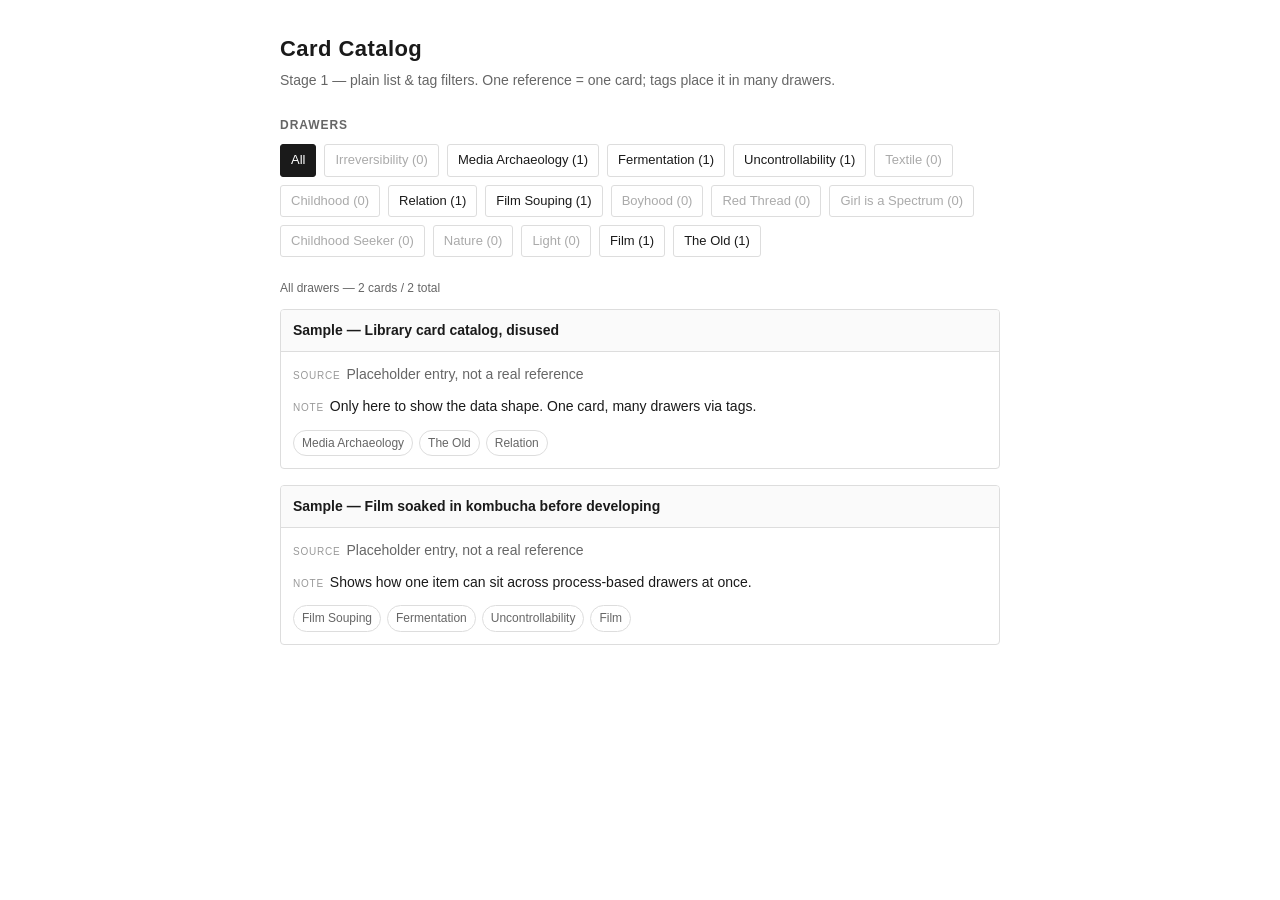
==== index.html @ 9b635d17 "Stage 1: plain list + tag filters + data structure Co-Authored-By: Claude Sonnet 5 <noreply@anthropi" ====
<!doctype html>
<html lang="en">
<head>
  <meta charset="utf-8" />
  <meta name="viewport" content="width=device-width, initial-scale=1" />
  <title>Reference Book — Card Catalog (Stage 1)</title>
  <link rel="stylesheet" href="styles.css" />
</head>
<body>
  <main class="page">
    <header class="page-head">
      <h1>Card Catalog</h1>
      <p class="sub">Stage 1 — plain list &amp; tag filters. One reference = one card; tags place it in many drawers.</p>
    </header>

    <div id="warnings" class="warnings" hidden></div>

    <section class="filters-section">
      <h2 class="section-title">Drawers</h2>
      <div id="filters" class="filters"></div>
    </section>

    <p id="meta" class="meta"></p>
    <section id="list" class="list"></section>
  </main>

  <script src="drawers.js"></script>
  <script src="cards.js"></script>
  <script src="app.js"></script>
</body>
</html>
---- styles.css ----
/* Stage 1 — deliberately plain. No wood, no brass. Just legible structure. */

:root {
  --bg: #ffffff;
  --ink: #1a1a1a;
  --muted: #666;
  --line: #ddd;
  --accent: #1a1a1a;
  --warn-bg: #fff8e1;
  --warn-ink: #8a6d00;
}

* { box-sizing: border-box; }

body {
  margin: 0;
  background: var(--bg);
  color: var(--ink);
  font: 16px/1.55 -apple-system, BlinkMacSystemFont, "Segoe UI", Roboto, Helvetica, Arial, sans-serif;
}

.page {
  max-width: 760px;
  margin: 0 auto;
  padding: 32px 20px 80px;
}

.page-head h1 { margin: 0 0 4px; font-size: 22px; letter-spacing: 0.02em; }
.sub { margin: 0 0 24px; color: var(--muted); font-size: 14px; }

.section-title,
h2.section-title {
  font-size: 12px;
  text-transform: uppercase;
  letter-spacing: 0.08em;
  color: var(--muted);
  margin: 0 0 10px;
}

/* Filters */
.filters { display: flex; flex-wrap: wrap; gap: 8px; }

.filter {
  font: inherit;
  font-size: 13px;
  padding: 5px 10px;
  border: 1px solid var(--line);
  background: #fff;
  color: var(--ink);
  border-radius: 3px;
  cursor: pointer;
}
.filter:hover { border-color: var(--ink); }
.filter.is-active { background: var(--accent); color: #fff; border-color: var(--accent); }
.filter.is-empty { color: #aaa; }

.meta {
  margin: 22px 0 12px;
  font-size: 12px;
  color: var(--muted);
}

/* List */
.list { display: flex; flex-direction: column; gap: 16px; }

.card {
  border: 1px solid var(--line);
  border-radius: 4px;
  overflow: hidden;
}

.card-head {
  padding: 8px 12px;
  background: #fafafa;
  border-bottom: 1px solid var(--line);
}
.card-label { font-size: 14px; font-weight: 600; }

.card-body { padding: 12px; display: flex; flex-direction: column; gap: 10px; }

.card-fig { margin: 0; }
.card-fig img { max-width: 100%; height: auto; display: block; border: 1px solid var(--line); }

.card-source, .card-note { margin: 0; font-size: 14px; }
.card-source { color: var(--muted); }

.field-label {
  display: inline-block;
  font-size: 10px;
  text-transform: uppercase;
  letter-spacing: 0.08em;
  color: #999;
  margin-right: 2px;
}

.card-tags { display: flex; flex-wrap: wrap; gap: 6px; margin-top: 2px; }
.tag {
  font: inherit;
  font-size: 12px;
  padding: 3px 8px;
  border: 1px solid var(--line);
  background: #fff;
  border-radius: 999px;
  color: var(--muted);
  cursor: pointer;
}
.tag:hover { border-color: var(--ink); color: var(--ink); }
.tag.is-active { background: var(--accent); color: #fff; border-color: var(--accent); }

.empty { color: var(--muted); font-size: 14px; }

/* Warnings */
.warnings {
  background: var(--warn-bg);
  color: var(--warn-ink);
  border: 1px solid #f0e0a0;
  border-radius: 4px;
  padding: 10px 14px;
  margin-bottom: 20px;
  font-size: 13px;
}
.warnings ul { margin: 6px 0 0; padding-left: 18px; }
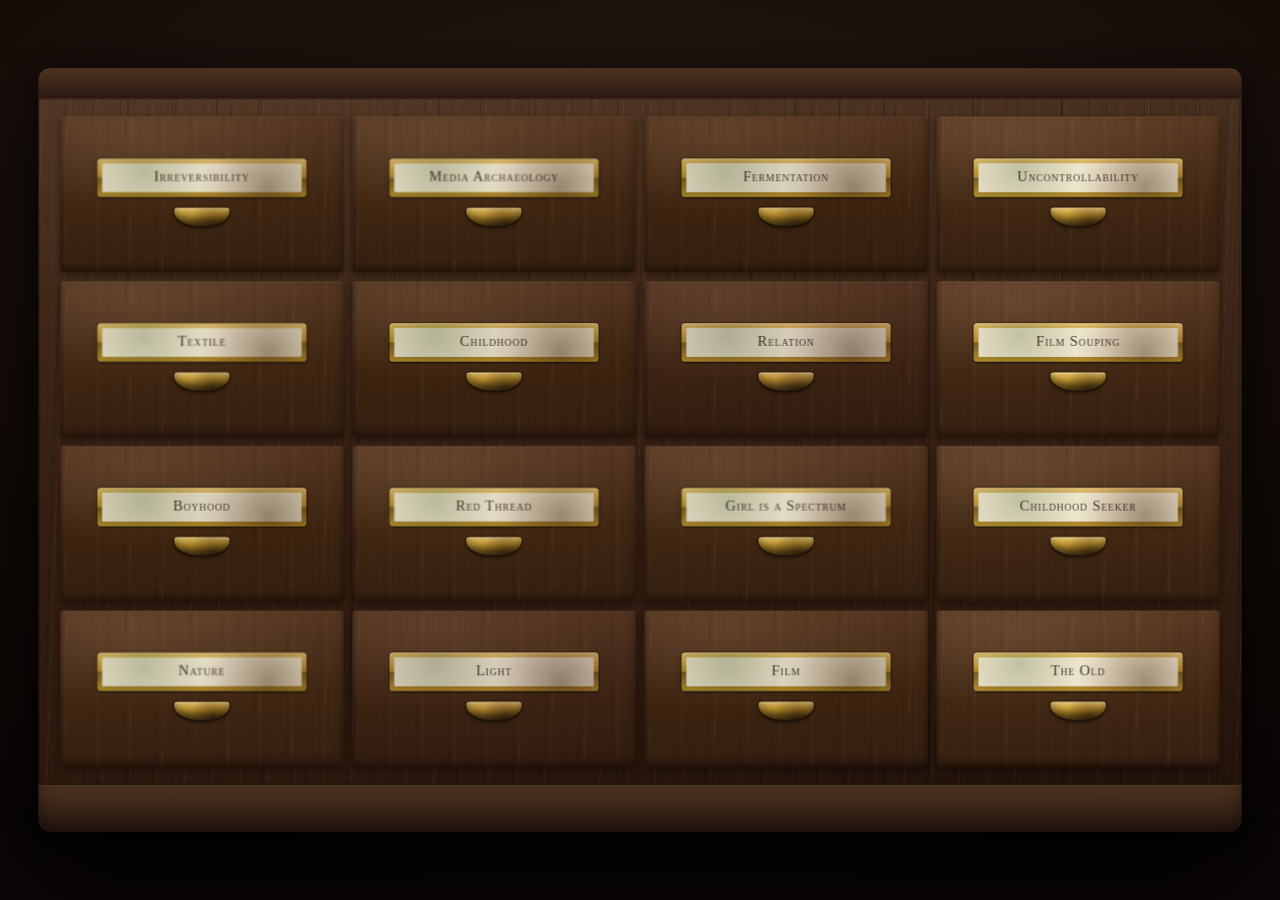
==== commit 0d226fc0: "Stage 2: walnut + brass card-catalog visual - 4x4 cabinet, scales as one unit (no grid reflow) - hov" ====
--- a/index.html
+++ b/index.html
@@ -2,30 +2,34 @@
 <html lang="en">
 <head>
   <meta charset="utf-8" />
-  <meta name="viewport" content="width=device-width, initial-scale=1" />
-  <title>Reference Book — Card Catalog (Stage 1)</title>
-  <link rel="stylesheet" href="styles.css" />
+  <meta name="viewport" content="width=device-width, initial-scale=1, maximum-scale=1, user-scalable=no" />
+  <title>Card Catalog</title>
+  <link rel="stylesheet" href="cabinet.css" />
 </head>
 <body>
-  <main class="page">
-    <header class="page-head">
-      <h1>Card Catalog</h1>
-      <p class="sub">Stage 1 — plain list &amp; tag filters. One reference = one card; tags place it in many drawers.</p>
-    </header>
+  <div class="room">
+    <div class="stage" id="stage">
+      <div class="cabinet" id="cabinet">
+        <div class="cabinet-top"></div>
+        <div class="drawers" id="drawers"></div>
+        <div class="cabinet-base"></div>
+      </div>
+    </div>
+  </div>
 
-    <div id="warnings" class="warnings" hidden></div>
-
-    <section class="filters-section">
-      <h2 class="section-title">Drawers</h2>
-      <div id="filters" class="filters"></div>
-    </section>
-
-    <p id="meta" class="meta"></p>
-    <section id="list" class="list"></section>
-  </main>
+  <div class="overlay" id="overlay" hidden>
+    <div class="overlay-backdrop" data-close></div>
+    <div class="tray" role="dialog" aria-modal="true" aria-labelledby="trayLabel">
+      <div class="tray-head">
+        <span class="tray-label" id="trayLabel"></span>
+        <button class="tray-close" id="trayClose" type="button" data-close>Close</button>
+      </div>
+      <div class="tray-cards" id="trayCards"></div>
+    </div>
+  </div>
 
   <script src="drawers.js"></script>
   <script src="cards.js"></script>
-  <script src="app.js"></script>
+  <script src="cabinet.js"></script>
 </body>
 </html>
--- a/cabinet.css
+++ b/cabinet.css
@@ -0,0 +1,506 @@
+/* Stage 2 — the card catalog cabinet. Walnut + brass, all in CSS. */
+
+:root {
+  --design-w: 1001px;
+  --design-h: 635px;
+
+  --walnut-dark: #2b1a10;
+  --walnut-mid: #3d2617;
+  --walnut-face-hi: #5a3a24;
+  --walnut-face-lo: #341f10;
+
+  --brass-hi: #e0be6e;
+  --brass-mid: #b8912f;
+  --brass-lo: #7d5f1f;
+  --patina: rgba(96, 116, 78, 0.35);
+  --rust: rgba(74, 46, 22, 0.5);
+
+  --label-paper: #efe6d0;
+  --label-ink: #4a3a28;
+
+  --postit: #f4e26b;
+  --postit-edge: #d9c53f;
+  --card-paper: #f6f1e4;
+  --card-ink: #2c2216;
+}
+
+* { box-sizing: border-box; }
+
+html, body {
+  margin: 0;
+  height: 100%;
+  overflow: hidden;
+  background: #0c0806;
+}
+
+body {
+  font-family: "Iowan Old Style", "Palatino Linotype", Palatino, "Book Antiqua",
+    Georgia, serif;
+  -webkit-font-smoothing: antialiased;
+}
+
+/* --- The room the cabinet sits in --- */
+.room {
+  position: fixed;
+  inset: 0;
+  overflow: hidden;
+  background:
+    radial-gradient(120% 80% at 50% 18%, #241813 0%, #140c08 55%, #0a0605 100%);
+}
+
+.stage {
+  position: absolute;
+  left: 50%;
+  top: 50%;
+  width: var(--design-w);
+  height: var(--design-h);
+  transform-origin: center center;
+  transform: translate(-50%, -50%) scale(1);
+  /* scale set by cabinet.js */
+}
+
+/* --- Cabinet casing --- */
+.cabinet {
+  position: relative;
+  width: 100%;
+  height: 100%;
+  padding: 0 18px;
+  border-radius: 10px;
+  background-color: var(--walnut-mid);
+  background-image:
+    radial-gradient(140% 60% at 20% 0%, rgba(255, 210, 160, 0.06), transparent 60%),
+    radial-gradient(120% 50% at 85% 100%, rgba(0, 0, 0, 0.28), transparent 55%),
+    repeating-linear-gradient(92deg,
+      rgba(0, 0, 0, 0.16) 0 1px, rgba(0, 0, 0, 0) 1px 4px,
+      rgba(255, 226, 190, 0.04) 4px 5px, rgba(0, 0, 0, 0) 5px 11px,
+      rgba(0, 0, 0, 0.09) 11px 12px, rgba(0, 0, 0, 0) 12px 23px),
+    repeating-linear-gradient(90deg,
+      rgba(0, 0, 0, 0.20) 0 1px, rgba(0, 0, 0, 0) 1px 37px),
+    linear-gradient(178deg, #4a3120 0%, #351f12 55%, #29160c 100%);
+  box-shadow:
+    0 2px 0 rgba(255, 235, 205, 0.06) inset,
+    0 40px 90px rgba(0, 0, 0, 0.7),
+    0 8px 24px rgba(0, 0, 0, 0.55);
+}
+
+.cabinet-top,
+.cabinet-base {
+  position: relative;
+  width: calc(100% + 36px);
+  margin-left: -18px;
+  background-image: linear-gradient(180deg, #4c331f, #2a1810);
+  box-shadow: 0 1px 0 rgba(255, 235, 205, 0.05) inset;
+}
+.cabinet-top {
+  height: 26px;
+  border-radius: 10px 10px 0 0;
+  border-bottom: 1px solid rgba(0, 0, 0, 0.4);
+}
+.cabinet-base {
+  height: 40px;
+  border-radius: 0 0 10px 10px;
+  border-top: 1px solid rgba(0, 0, 0, 0.45);
+  box-shadow:
+    0 1px 0 rgba(255, 235, 205, 0.05) inset,
+    0 -6px 14px rgba(0, 0, 0, 0.4) inset;
+}
+
+/* --- Drawer grid: always 4 x 4, never re-flows --- */
+.drawers {
+  display: grid;
+  grid-template-columns: repeat(4, 1fr);
+  grid-template-rows: repeat(4, 1fr);
+  gap: 7px;
+  height: calc(var(--design-h) - 26px - 40px);
+  padding: 14px 0;
+  perspective: 1400px;
+}
+
+/* --- A drawer --- */
+.drawer {
+  appearance: none;
+  border: 0;
+  padding: 0;
+  background: transparent;
+  font: inherit;
+  color: inherit;
+  cursor: pointer;
+  border-radius: 4px;
+  outline: none;
+}
+
+.drawer-face {
+  position: relative;
+  display: flex;
+  flex-direction: column;
+  align-items: center;
+  justify-content: center;
+  gap: 9px;
+  width: 100%;
+  height: 100%;
+  padding: 10px 12px 14px;
+  border-radius: 4px;
+  background-image:
+    radial-gradient(90% 70% at 30% 15%, rgba(255, 214, 170, 0.09), transparent 70%),
+    repeating-linear-gradient(90.6deg,
+      rgba(0, 0, 0, 0.11) 0 1px, rgba(0, 0, 0, 0) 1px 5px,
+      rgba(255, 228, 194, 0.045) 5px 6px, rgba(0, 0, 0, 0) 6px 13px,
+      rgba(0, 0, 0, 0.06) 13px 14px, rgba(0, 0, 0, 0) 14px 27px),
+    linear-gradient(178deg, var(--walnut-face-hi) 0%, #402713 55%, var(--walnut-face-lo) 100%);
+  box-shadow:
+    0 1px 0 rgba(255, 234, 202, 0.10) inset,
+    0 -3px 7px rgba(0, 0, 0, 0.45) inset,
+    0 2px 5px rgba(0, 0, 0, 0.4);
+  transition: transform 180ms cubic-bezier(0.22, 1, 0.36, 1),
+    box-shadow 180ms ease;
+  transform-style: preserve-3d;
+}
+
+/* faint tone variation so the 16 faces don't look printed */
+.drawer:nth-child(3n) .drawer-face { filter: brightness(0.96) saturate(1.04); }
+.drawer:nth-child(4n) .drawer-face { filter: brightness(1.04); }
+.drawer:nth-child(7n) .drawer-face { filter: brightness(0.93) hue-rotate(-4deg); }
+
+/* Hover — drawer eases forward for a peek */
+.drawer:hover .drawer-face,
+.drawer:focus-visible .drawer-face {
+  transform: translateY(5px) scale(1.018);
+  box-shadow:
+    0 1px 0 rgba(255, 234, 202, 0.12) inset,
+    0 -3px 7px rgba(0, 0, 0, 0.4) inset,
+    0 12px 22px rgba(0, 0, 0, 0.5);
+}
+.drawer:focus-visible .drawer-face {
+  outline: 2px solid var(--brass-hi);
+  outline-offset: 2px;
+}
+
+/* Open — drawer pulls out toward the viewer */
+.drawer.is-open .drawer-face {
+  transform: translateY(16px) translateZ(60px) scale(1.06);
+  box-shadow:
+    0 1px 0 rgba(255, 234, 202, 0.12) inset,
+    0 -3px 7px rgba(0, 0, 0, 0.4) inset,
+    0 34px 46px rgba(0, 0, 0, 0.6);
+}
+
+/* Brass label holder */
+.label-holder {
+  position: relative;
+  width: 82%;
+  max-width: 190px;
+  padding: 4px;
+  border-radius: 3px;
+  background-image: linear-gradient(180deg, var(--brass-hi), var(--brass-mid) 48%,
+    var(--brass-lo) 52%, var(--brass-mid) 100%);
+  box-shadow:
+    0 0 0 1px rgba(0, 0, 0, 0.35),
+    0 1px 2px rgba(0, 0, 0, 0.5),
+    0 1px 0 rgba(255, 240, 200, 0.35) inset;
+}
+.label-holder::after {
+  content: "";
+  position: absolute;
+  inset: 0;
+  border-radius: 3px;
+  background:
+    radial-gradient(circle at 22% 30%, var(--patina), transparent 45%),
+    radial-gradient(circle at 82% 75%, var(--rust), transparent 40%);
+  mix-blend-mode: multiply;
+  pointer-events: none;
+}
+.label-text {
+  display: block;
+  padding: 5px 4px;
+  border-radius: 1px;
+  background: var(--label-paper);
+  color: var(--label-ink);
+  font-size: 12px;
+  line-height: 1.15;
+  font-variant: small-caps;
+  letter-spacing: 0.06em;
+  text-align: center;
+  text-shadow: 0 1px 0 rgba(255, 255, 255, 0.5);
+}
+
+/* Small brass cup pull */
+.pull {
+  width: 46px;
+  height: 15px;
+  border-radius: 3px 3px 22px 22px / 3px 3px 13px 13px;
+  background-image: linear-gradient(180deg, var(--brass-hi) 0%, var(--brass-mid) 40%,
+    var(--brass-lo) 75%, #5f4818 100%);
+  box-shadow:
+    0 0 0 1px rgba(0, 0, 0, 0.4),
+    0 2px 3px rgba(0, 0, 0, 0.55),
+    0 1px 0 rgba(255, 240, 200, 0.4) inset,
+    0 -4px 6px rgba(0, 0, 0, 0.35) inset;
+  position: relative;
+}
+.pull::after {
+  content: "";
+  position: absolute;
+  inset: 0;
+  border-radius: inherit;
+  background: radial-gradient(circle at 70% 80%, var(--rust), transparent 55%);
+  mix-blend-mode: multiply;
+}
+
+/* --- Overlay + open drawer tray --- */
+.overlay {
+  position: fixed;
+  inset: 0;
+  z-index: 20;
+  display: grid;
+  place-items: center;
+}
+.overlay[hidden] { display: none; }
+
+.overlay-backdrop {
+  position: absolute;
+  inset: 0;
+  background: rgba(14, 8, 5, 0.74);
+  backdrop-filter: blur(2px);
+  animation: fade 200ms ease;
+}
+
+.tray {
+  position: relative;
+  width: min(94vw, 1120px);
+  max-height: 90vh;
+  display: flex;
+  flex-direction: column;
+  border-radius: 8px;
+  padding: 0 0 18px;
+  background-image:
+    repeating-linear-gradient(92deg,
+      rgba(0, 0, 0, 0.12) 0 2px, rgba(0, 0, 0, 0) 2px 6px,
+      rgba(255, 228, 194, 0.03) 6px 8px, rgba(0, 0, 0, 0) 8px 16px),
+    linear-gradient(180deg, #3f2818 0%, #26160d 100%);
+  box-shadow:
+    0 0 0 1px rgba(0, 0, 0, 0.5),
+    0 2px 0 rgba(255, 235, 205, 0.06) inset,
+    0 40px 80px rgba(0, 0, 0, 0.7);
+  animation: rise 240ms cubic-bezier(0.22, 1, 0.36, 1);
+}
+
+.tray-head {
+  display: flex;
+  align-items: center;
+  justify-content: space-between;
+  gap: 14px;
+  padding: 14px 18px;
+  border-bottom: 1px solid rgba(0, 0, 0, 0.4);
+}
+.tray-label {
+  padding: 6px 16px;
+  border-radius: 3px;
+  background-image: linear-gradient(180deg, var(--brass-hi), var(--brass-mid) 48%,
+    var(--brass-lo) 52%, var(--brass-mid) 100%);
+  color: #2e2410;
+  font-size: 17px;
+  font-variant: small-caps;
+  letter-spacing: 0.08em;
+  box-shadow: 0 1px 2px rgba(0, 0, 0, 0.5), 0 1px 0 rgba(255, 240, 200, 0.4) inset;
+}
+.tray-close {
+  appearance: none;
+  border: 0;
+  cursor: pointer;
+  padding: 7px 16px;
+  border-radius: 3px;
+  font: inherit;
+  font-size: 13px;
+  font-variant: small-caps;
+  letter-spacing: 0.08em;
+  color: #f0e6cf;
+  background-image: linear-gradient(180deg, #4c331f, #2a1810);
+  box-shadow: 0 0 0 1px rgba(0, 0, 0, 0.4), 0 1px 0 rgba(255, 235, 205, 0.08) inset;
+}
+.tray-close:hover { color: #fff; }
+.tray-close:focus-visible { outline: 2px solid var(--brass-hi); outline-offset: 2px; }
+
+.tray-cards {
+  display: flex;
+  flex-wrap: wrap;
+  gap: 22px 20px;
+  justify-content: center;
+  padding: 26px 20px 8px;
+  overflow-y: auto;
+}
+
+.tray-empty {
+  color: #b8a888;
+  font-size: 15px;
+  font-variant: small-caps;
+  letter-spacing: 0.06em;
+  padding: 30px;
+}
+
+/* --- Reference card (flips) --- */
+.rcard {
+  appearance: none;
+  border: 0;
+  background: transparent;
+  padding: 0;
+  cursor: pointer;
+  width: 252px;
+  height: 366px;
+  perspective: 1000px;
+  font: inherit;
+  text-align: left;
+}
+.rcard:focus-visible { outline: 2px solid var(--brass-hi); outline-offset: 4px; border-radius: 4px; }
+
+.rcard-inner {
+  display: block;
+  position: relative;
+  width: 100%;
+  height: 100%;
+  transition: transform 480ms cubic-bezier(0.22, 1, 0.36, 1);
+  transform-style: preserve-3d;
+}
+.rcard.is-flipped .rcard-inner { transform: rotateY(180deg); }
+
+.rcard-front,
+.rcard-back {
+  position: absolute;
+  inset: 0;
+  -webkit-backface-visibility: hidden;
+  backface-visibility: hidden;
+  border-radius: 3px;
+  background: var(--card-paper);
+  color: var(--card-ink);
+  box-shadow: 0 10px 22px rgba(0, 0, 0, 0.45), 0 0 0 1px rgba(0, 0, 0, 0.18);
+  overflow: hidden;
+}
+
+/* Front — post-it on a ruled index card */
+.rcard-front {
+  padding: 0 0 16px;
+  background-image:
+    linear-gradient(var(--card-paper), var(--card-paper)),
+    repeating-linear-gradient(180deg, transparent 0 27px, rgba(70, 90, 130, 0.14) 27px 28px);
+  display: flex;
+  flex-direction: column;
+  align-items: stretch;
+}
+.rcard-front::before {
+  content: "";
+  position: absolute;
+  left: 26px;
+  top: 0;
+  bottom: 0;
+  width: 1px;
+  background: rgba(190, 70, 70, 0.3);
+}
+.postit {
+  position: relative;
+  margin: 16px 14px 0;
+  padding: 12px 12px 14px;
+  background: var(--postit);
+  border-bottom: 2px solid var(--postit-edge);
+  transform: rotate(-1.4deg);
+  box-shadow: 0 6px 12px rgba(0, 0, 0, 0.28);
+}
+.postit::after {
+  content: "";
+  position: absolute;
+  left: 50%;
+  top: -7px;
+  width: 46px;
+  height: 14px;
+  transform: translateX(-50%) rotate(2deg);
+  background: rgba(255, 255, 255, 0.35);
+  box-shadow: 0 1px 2px rgba(0, 0, 0, 0.1);
+}
+.postit-text {
+  display: block;
+  font-size: 12.5px;
+  line-height: 1.28;
+  color: #5a4a1c;
+  font-weight: 600;
+}
+.rcard-hint {
+  position: absolute;
+  bottom: 10px;
+  right: 12px;
+  font-size: 10px;
+  font-variant: small-caps;
+  letter-spacing: 0.1em;
+  color: #9a8f7a;
+}
+
+/* Back — the detail */
+.rcard-back {
+  transform: rotateY(180deg);
+  padding: 0;
+  display: flex;
+  flex-direction: column;
+}
+.rcard-media {
+  flex: 0 0 auto;
+  height: 116px;
+  background: #201812;
+  display: grid;
+  place-items: center;
+  overflow: hidden;
+}
+.rcard-media img { width: 100%; height: 100%; object-fit: cover; display: block; }
+.rcard-media .noimg {
+  font-size: 10px;
+  font-variant: small-caps;
+  letter-spacing: 0.12em;
+  color: #7c7060;
+}
+.rcard-fields {
+  flex: 1 1 auto;
+  padding: 12px 14px 14px;
+  overflow-y: auto;
+  display: flex;
+  flex-direction: column;
+  gap: 8px;
+}
+.rc-line { font-size: 12px; line-height: 1.4; }
+.rc-key {
+  display: block;
+  font-size: 9px;
+  font-variant: small-caps;
+  letter-spacing: 0.14em;
+  color: #9a8b74;
+  margin-bottom: 1px;
+}
+.rc-source { color: #4a4030; }
+.rc-tags { display: flex; flex-wrap: wrap; gap: 5px; margin-top: 2px; }
+.rc-tag {
+  appearance: none;
+  border: 1px solid rgba(0, 0, 0, 0.18);
+  background: #ece3cf;
+  color: #4a3a28;
+  font: inherit;
+  font-size: 10.5px;
+  font-variant: small-caps;
+  letter-spacing: 0.05em;
+  padding: 2px 7px;
+  border-radius: 999px;
+  cursor: pointer;
+}
+.rc-tag:hover { background: #ddd0b2; }
+.rc-tag:focus-visible { outline: 2px solid var(--brass-mid); outline-offset: 1px; }
+
+@keyframes fade { from { opacity: 0; } to { opacity: 1; } }
+@keyframes rise {
+  from { opacity: 0; transform: translateY(24px) scale(0.98); }
+  to { opacity: 1; transform: none; }
+}
+
+@media (prefers-reduced-motion: reduce) {
+  .drawer-face, .rcard-inner { transition: none; }
+  .overlay-backdrop, .tray { animation: none; }
+}
+
+@media (max-width: 640px) {
+  .rcard { width: 214px; height: 340px; }
+  .tray-cards { gap: 18px 14px; padding: 20px 12px 6px; }
+  .rcard-media { height: 96px; }
+}
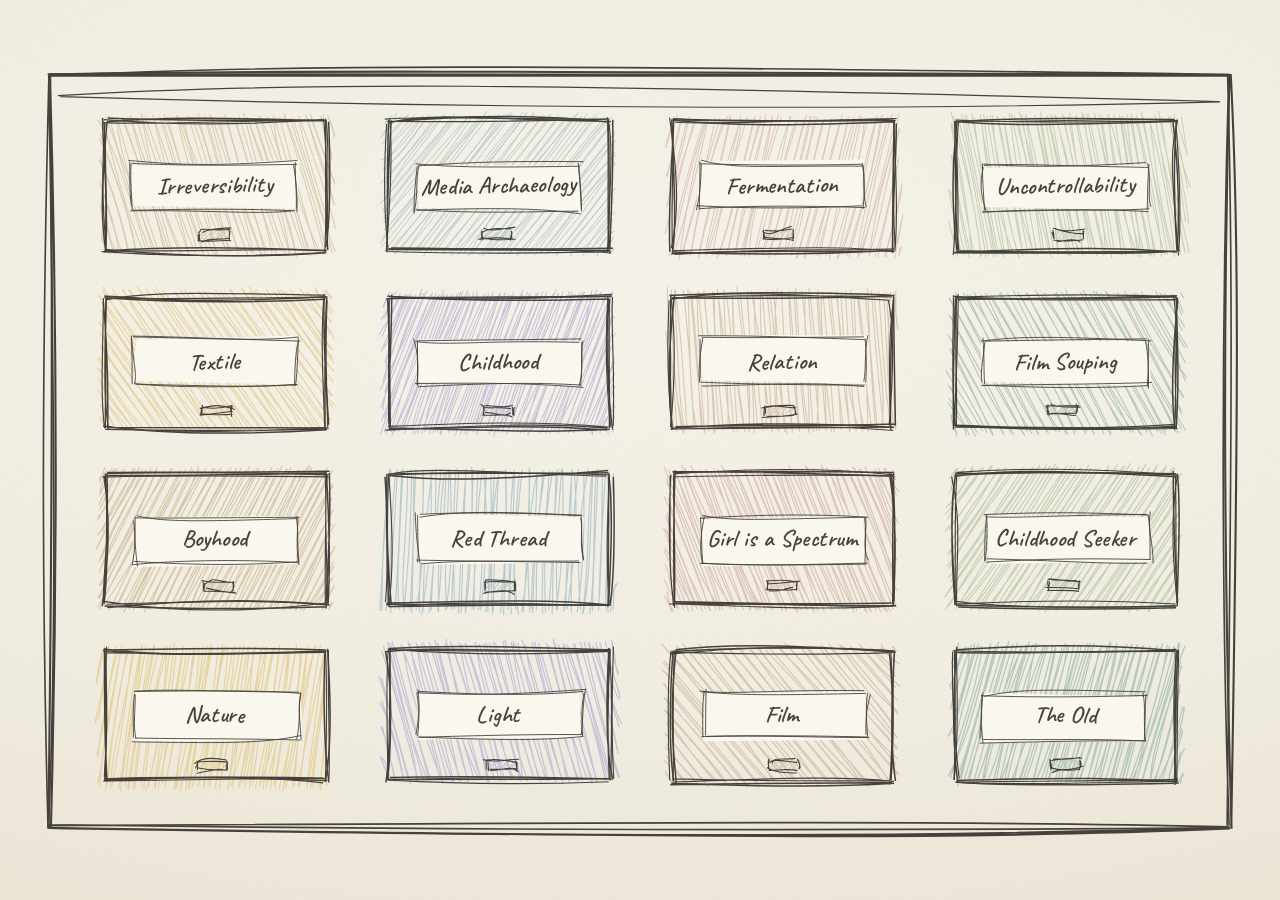
==== commit cfd6a8ca: "Redesign Stage 2 as hand-drawn illustration Drop wood/skeuomorphism entirely. rough.js (vendored loc" ====
--- a/index.html
+++ b/index.html
@@ -4,22 +4,23 @@
   <meta charset="utf-8" />
   <meta name="viewport" content="width=device-width, initial-scale=1, maximum-scale=1, user-scalable=no" />
   <title>Card Catalog</title>
+  <link rel="preconnect" href="https://fonts.googleapis.com" />
+  <link rel="preconnect" href="https://fonts.gstatic.com" crossorigin />
+  <link href="https://fonts.googleapis.com/css2?family=Caveat:wght@400;600;700&family=Kalam:wght@300;400;700&display=swap" rel="stylesheet" />
   <link rel="stylesheet" href="cabinet.css" />
 </head>
 <body>
   <div class="room">
     <div class="stage" id="stage">
-      <div class="cabinet" id="cabinet">
-        <div class="cabinet-top"></div>
-        <div class="drawers" id="drawers"></div>
-        <div class="cabinet-base"></div>
-      </div>
+      <svg class="cabinet-frame" id="cabinetFrame" viewBox="0 0 1001 635" aria-hidden="true"></svg>
+      <div class="drawers" id="drawers"></div>
     </div>
   </div>
 
   <div class="overlay" id="overlay" hidden>
     <div class="overlay-backdrop" data-close></div>
     <div class="tray" role="dialog" aria-modal="true" aria-labelledby="trayLabel">
+      <svg class="tray-ink" id="trayInk" aria-hidden="true"></svg>
       <div class="tray-head">
         <span class="tray-label" id="trayLabel"></span>
         <button class="tray-close" id="trayClose" type="button" data-close>Close</button>
@@ -28,6 +29,7 @@
     </div>
   </div>
 
+  <script src="vendor/rough.js"></script>
   <script src="drawers.js"></script>
   <script src="cards.js"></script>
   <script src="cabinet.js"></script>
--- a/cabinet.css
+++ b/cabinet.css
@@ -1,27 +1,20 @@
-/* Stage 2 — the card catalog cabinet. Walnut + brass, all in CSS. */
+/* Stage 2 — hand-drawn card catalog. Pencil + coloured-pencil, no skeuomorphism. */
 
 :root {
   --design-w: 1001px;
   --design-h: 635px;
 
-  --walnut-dark: #2b1a10;
-  --walnut-mid: #3d2617;
-  --walnut-face-hi: #5a3a24;
-  --walnut-face-lo: #341f10;
-
-  --brass-hi: #e0be6e;
-  --brass-mid: #b8912f;
-  --brass-lo: #7d5f1f;
-  --patina: rgba(96, 116, 78, 0.35);
-  --rust: rgba(74, 46, 22, 0.5);
-
-  --label-paper: #efe6d0;
-  --label-ink: #4a3a28;
-
-  --postit: #f4e26b;
-  --postit-edge: #d9c53f;
-  --card-paper: #f6f1e4;
-  --card-ink: #2c2216;
+  --paper: #f4f0e4;
+  --paper-deep: #ebe5d4;
+  --graphite: #46413c;
+  --graphite-soft: #6b645c;
+  --postit: #f6e79a;
+  --ink-hand: "Caveat", "Kalam", "Bradley Hand", cursive;
+  --ink-body: "Kalam", "Caveat", "Comic Sans MS", cursive;
+
+  /* Faint paper tooth, tiled. */
+  --grain:
+    url("data:image/svg+xml,%3Csvg xmlns='http://www.w3.org/2000/svg' width='160' height='160'%3E%3Cfilter id='g'%3E%3CfeTurbulence type='fractalNoise' baseFrequency='0.82' numOctaves='2' stitchTiles='stitch'/%3E%3CfeColorMatrix type='matrix' values='0 0 0 0 0 0 0 0 0 0 0 0 0 0 0 0 0 0 0.05 0'/%3E%3C/filter%3E%3Crect width='160' height='160' filter='url(%23g)'/%3E%3C/svg%3E");
 }
 
 * { box-sizing: border-box; }
@@ -30,22 +23,32 @@
   margin: 0;
   height: 100%;
   overflow: hidden;
-  background: #0c0806;
 }
 
 body {
-  font-family: "Iowan Old Style", "Palatino Linotype", Palatino, "Book Antiqua",
-    Georgia, serif;
+  background: var(--paper);
+  color: var(--graphite);
+  font-family: var(--ink-body);
   -webkit-font-smoothing: antialiased;
 }
 
-/* --- The room the cabinet sits in --- */
+/* --- Sketchbook page --- */
 .room {
   position: fixed;
   inset: 0;
   overflow: hidden;
   background:
-    radial-gradient(120% 80% at 50% 18%, #241813 0%, #140c08 55%, #0a0605 100%);
+    radial-gradient(130% 90% at 50% 30%, #f8f5ec 0%, var(--paper) 55%, var(--paper-deep) 100%);
+}
+.room::before {
+  content: "";
+  position: absolute;
+  inset: 0;
+  background-image: var(--grain);
+  background-size: 160px 160px;
+  mix-blend-mode: multiply;
+  opacity: 0.55;
+  pointer-events: none;
 }
 
 .stage {
@@ -56,197 +59,73 @@
   height: var(--design-h);
   transform-origin: center center;
   transform: translate(-50%, -50%) scale(1);
-  /* scale set by cabinet.js */
-}
-
-/* --- Cabinet casing --- */
-.cabinet {
+}
+
+.cabinet-frame {
+  position: absolute;
+  inset: -14px;
+  width: calc(100% + 28px);
+  height: calc(100% + 28px);
+  overflow: visible;
+  pointer-events: none;
+}
+
+/* --- Drawer grid: always 4 x 4, scaled as one unit, never re-flows --- */
+.drawers {
+  position: absolute;
+  inset: 0;
+  display: grid;
+  grid-template-columns: repeat(4, 223px);
+  grid-template-rows: repeat(4, 132px);
+  gap: 18px;
+  place-content: center;
+}
+
+.drawer {
   position: relative;
-  width: 100%;
-  height: 100%;
-  padding: 0 18px;
-  border-radius: 10px;
-  background-color: var(--walnut-mid);
-  background-image:
-    radial-gradient(140% 60% at 20% 0%, rgba(255, 210, 160, 0.06), transparent 60%),
-    radial-gradient(120% 50% at 85% 100%, rgba(0, 0, 0, 0.28), transparent 55%),
-    repeating-linear-gradient(92deg,
-      rgba(0, 0, 0, 0.16) 0 1px, rgba(0, 0, 0, 0) 1px 4px,
-      rgba(255, 226, 190, 0.04) 4px 5px, rgba(0, 0, 0, 0) 5px 11px,
-      rgba(0, 0, 0, 0.09) 11px 12px, rgba(0, 0, 0, 0) 12px 23px),
-    repeating-linear-gradient(90deg,
-      rgba(0, 0, 0, 0.20) 0 1px, rgba(0, 0, 0, 0) 1px 37px),
-    linear-gradient(178deg, #4a3120 0%, #351f12 55%, #29160c 100%);
-  box-shadow:
-    0 2px 0 rgba(255, 235, 205, 0.06) inset,
-    0 40px 90px rgba(0, 0, 0, 0.7),
-    0 8px 24px rgba(0, 0, 0, 0.55);
-}
-
-.cabinet-top,
-.cabinet-base {
-  position: relative;
-  width: calc(100% + 36px);
-  margin-left: -18px;
-  background-image: linear-gradient(180deg, #4c331f, #2a1810);
-  box-shadow: 0 1px 0 rgba(255, 235, 205, 0.05) inset;
-}
-.cabinet-top {
-  height: 26px;
-  border-radius: 10px 10px 0 0;
-  border-bottom: 1px solid rgba(0, 0, 0, 0.4);
-}
-.cabinet-base {
-  height: 40px;
-  border-radius: 0 0 10px 10px;
-  border-top: 1px solid rgba(0, 0, 0, 0.45);
-  box-shadow:
-    0 1px 0 rgba(255, 235, 205, 0.05) inset,
-    0 -6px 14px rgba(0, 0, 0, 0.4) inset;
-}
-
-/* --- Drawer grid: always 4 x 4, never re-flows --- */
-.drawers {
-  display: grid;
-  grid-template-columns: repeat(4, 1fr);
-  grid-template-rows: repeat(4, 1fr);
-  gap: 7px;
-  height: calc(var(--design-h) - 26px - 40px);
-  padding: 14px 0;
-  perspective: 1400px;
-}
-
-/* --- A drawer --- */
-.drawer {
   appearance: none;
   border: 0;
   padding: 0;
+  margin: 0;
   background: transparent;
   font: inherit;
   color: inherit;
   cursor: pointer;
-  border-radius: 4px;
-  outline: none;
-}
-
-.drawer-face {
-  position: relative;
-  display: flex;
-  flex-direction: column;
-  align-items: center;
-  justify-content: center;
-  gap: 9px;
+  transition: transform 140ms ease;
+}
+
+.drawer-ink {
+  position: absolute;
+  inset: 0;
   width: 100%;
   height: 100%;
-  padding: 10px 12px 14px;
-  border-radius: 4px;
-  background-image:
-    radial-gradient(90% 70% at 30% 15%, rgba(255, 214, 170, 0.09), transparent 70%),
-    repeating-linear-gradient(90.6deg,
-      rgba(0, 0, 0, 0.11) 0 1px, rgba(0, 0, 0, 0) 1px 5px,
-      rgba(255, 228, 194, 0.045) 5px 6px, rgba(0, 0, 0, 0) 6px 13px,
-      rgba(0, 0, 0, 0.06) 13px 14px, rgba(0, 0, 0, 0) 14px 27px),
-    linear-gradient(178deg, var(--walnut-face-hi) 0%, #402713 55%, var(--walnut-face-lo) 100%);
-  box-shadow:
-    0 1px 0 rgba(255, 234, 202, 0.10) inset,
-    0 -3px 7px rgba(0, 0, 0, 0.45) inset,
-    0 2px 5px rgba(0, 0, 0, 0.4);
-  transition: transform 180ms cubic-bezier(0.22, 1, 0.36, 1),
-    box-shadow 180ms ease;
-  transform-style: preserve-3d;
-}
-
-/* faint tone variation so the 16 faces don't look printed */
-.drawer:nth-child(3n) .drawer-face { filter: brightness(0.96) saturate(1.04); }
-.drawer:nth-child(4n) .drawer-face { filter: brightness(1.04); }
-.drawer:nth-child(7n) .drawer-face { filter: brightness(0.93) hue-rotate(-4deg); }
-
-/* Hover — drawer eases forward for a peek */
-.drawer:hover .drawer-face,
-.drawer:focus-visible .drawer-face {
-  transform: translateY(5px) scale(1.018);
-  box-shadow:
-    0 1px 0 rgba(255, 234, 202, 0.12) inset,
-    0 -3px 7px rgba(0, 0, 0, 0.4) inset,
-    0 12px 22px rgba(0, 0, 0, 0.5);
-}
-.drawer:focus-visible .drawer-face {
-  outline: 2px solid var(--brass-hi);
-  outline-offset: 2px;
-}
-
-/* Open — drawer pulls out toward the viewer */
-.drawer.is-open .drawer-face {
-  transform: translateY(16px) translateZ(60px) scale(1.06);
-  box-shadow:
-    0 1px 0 rgba(255, 234, 202, 0.12) inset,
-    0 -3px 7px rgba(0, 0, 0, 0.4) inset,
-    0 34px 46px rgba(0, 0, 0, 0.6);
-}
-
-/* Brass label holder */
-.label-holder {
-  position: relative;
-  width: 82%;
-  max-width: 190px;
-  padding: 4px;
-  border-radius: 3px;
-  background-image: linear-gradient(180deg, var(--brass-hi), var(--brass-mid) 48%,
-    var(--brass-lo) 52%, var(--brass-mid) 100%);
-  box-shadow:
-    0 0 0 1px rgba(0, 0, 0, 0.35),
-    0 1px 2px rgba(0, 0, 0, 0.5),
-    0 1px 0 rgba(255, 240, 200, 0.35) inset;
-}
-.label-holder::after {
-  content: "";
-  position: absolute;
-  inset: 0;
-  border-radius: 3px;
-  background:
-    radial-gradient(circle at 22% 30%, var(--patina), transparent 45%),
-    radial-gradient(circle at 82% 75%, var(--rust), transparent 40%);
-  mix-blend-mode: multiply;
-  pointer-events: none;
-}
-.label-text {
-  display: block;
-  padding: 5px 4px;
-  border-radius: 1px;
-  background: var(--label-paper);
-  color: var(--label-ink);
-  font-size: 12px;
-  line-height: 1.15;
-  font-variant: small-caps;
-  letter-spacing: 0.06em;
+  overflow: visible;
+  pointer-events: none;
+}
+
+.drawer-label {
+  position: absolute;
+  left: 50%;
+  top: 50%;
+  transform: translate(-50%, -50%) rotate(var(--tilt, -1deg));
+  width: 90%;
   text-align: center;
-  text-shadow: 0 1px 0 rgba(255, 255, 255, 0.5);
-}
-
-/* Small brass cup pull */
-.pull {
-  width: 46px;
-  height: 15px;
-  border-radius: 3px 3px 22px 22px / 3px 3px 13px 13px;
-  background-image: linear-gradient(180deg, var(--brass-hi) 0%, var(--brass-mid) 40%,
-    var(--brass-lo) 75%, #5f4818 100%);
-  box-shadow:
-    0 0 0 1px rgba(0, 0, 0, 0.4),
-    0 2px 3px rgba(0, 0, 0, 0.55),
-    0 1px 0 rgba(255, 240, 200, 0.4) inset,
-    0 -4px 6px rgba(0, 0, 0, 0.35) inset;
-  position: relative;
-}
-.pull::after {
-  content: "";
-  position: absolute;
-  inset: 0;
-  border-radius: inherit;
-  background: radial-gradient(circle at 70% 80%, var(--rust), transparent 55%);
-  mix-blend-mode: multiply;
-}
-
-/* --- Overlay + open drawer tray --- */
+  font-family: var(--ink-hand);
+  font-weight: 600;
+  font-size: 20px;
+  line-height: 1.0;
+  color: var(--graphite);
+  letter-spacing: 0.01em;
+  pointer-events: none;
+}
+
+/* Hover — a light nudge, as if tugging the drawer. No shadow. */
+.drawer:hover { transform: translateY(4px) rotate(-0.3deg); }
+.drawer:focus-visible { outline: none; }
+.drawer:focus-visible .drawer-label { text-decoration: underline wavy var(--graphite-soft); }
+.drawer.is-open { transform: translateY(9px); }
+
+/* --- Overlay: an opened drawer laid on the page --- */
 .overlay {
   position: fixed;
   inset: 0;
@@ -259,248 +138,240 @@
 .overlay-backdrop {
   position: absolute;
   inset: 0;
-  background: rgba(14, 8, 5, 0.74);
-  backdrop-filter: blur(2px);
-  animation: fade 200ms ease;
+  background: rgba(244, 240, 228, 0.74);
+  backdrop-filter: blur(1px);
+  animation: fade 160ms ease;
 }
 
 .tray {
   position: relative;
-  width: min(94vw, 1120px);
-  max-height: 90vh;
+  width: min(93vw, 1080px);
+  max-height: 88vh;
   display: flex;
   flex-direction: column;
-  border-radius: 8px;
-  padding: 0 0 18px;
-  background-image:
-    repeating-linear-gradient(92deg,
-      rgba(0, 0, 0, 0.12) 0 2px, rgba(0, 0, 0, 0) 2px 6px,
-      rgba(255, 228, 194, 0.03) 6px 8px, rgba(0, 0, 0, 0) 8px 16px),
-    linear-gradient(180deg, #3f2818 0%, #26160d 100%);
-  box-shadow:
-    0 0 0 1px rgba(0, 0, 0, 0.5),
-    0 2px 0 rgba(255, 235, 205, 0.06) inset,
-    0 40px 80px rgba(0, 0, 0, 0.7);
-  animation: rise 240ms cubic-bezier(0.22, 1, 0.36, 1);
+  background: var(--paper);
+  animation: rise 200ms ease;
+}
+.tray::before {
+  content: "";
+  position: absolute;
+  inset: 0;
+  background-image: var(--grain);
+  background-size: 160px 160px;
+  mix-blend-mode: multiply;
+  opacity: 0.5;
+  pointer-events: none;
+}
+.tray-ink {
+  position: absolute;
+  inset: -12px;
+  width: calc(100% + 24px);
+  height: calc(100% + 24px);
+  overflow: visible;
+  pointer-events: none;
 }
 
 .tray-head {
   display: flex;
-  align-items: center;
+  align-items: baseline;
   justify-content: space-between;
-  gap: 14px;
-  padding: 14px 18px;
-  border-bottom: 1px solid rgba(0, 0, 0, 0.4);
+  gap: 16px;
+  padding: 16px 22px 8px;
 }
 .tray-label {
-  padding: 6px 16px;
-  border-radius: 3px;
-  background-image: linear-gradient(180deg, var(--brass-hi), var(--brass-mid) 48%,
-    var(--brass-lo) 52%, var(--brass-mid) 100%);
-  color: #2e2410;
-  font-size: 17px;
-  font-variant: small-caps;
-  letter-spacing: 0.08em;
-  box-shadow: 0 1px 2px rgba(0, 0, 0, 0.5), 0 1px 0 rgba(255, 240, 200, 0.4) inset;
+  font-family: var(--ink-hand);
+  font-weight: 700;
+  font-size: 30px;
+  color: var(--graphite);
 }
 .tray-close {
   appearance: none;
   border: 0;
+  background: transparent;
   cursor: pointer;
-  padding: 7px 16px;
-  border-radius: 3px;
-  font: inherit;
-  font-size: 13px;
-  font-variant: small-caps;
-  letter-spacing: 0.08em;
-  color: #f0e6cf;
-  background-image: linear-gradient(180deg, #4c331f, #2a1810);
-  box-shadow: 0 0 0 1px rgba(0, 0, 0, 0.4), 0 1px 0 rgba(255, 235, 205, 0.08) inset;
-}
-.tray-close:hover { color: #fff; }
-.tray-close:focus-visible { outline: 2px solid var(--brass-hi); outline-offset: 2px; }
+  font-family: var(--ink-hand);
+  font-size: 19px;
+  color: var(--graphite-soft);
+  padding: 4px 8px;
+  text-decoration: underline wavy var(--graphite-soft);
+}
+.tray-close:hover { color: var(--graphite); }
+.tray-close:focus-visible { outline: 2px dashed var(--graphite-soft); outline-offset: 2px; }
 
 .tray-cards {
   display: flex;
   flex-wrap: wrap;
-  gap: 22px 20px;
+  gap: 26px 22px;
   justify-content: center;
-  padding: 26px 20px 8px;
+  padding: 14px 22px 26px;
   overflow-y: auto;
 }
 
 .tray-empty {
-  color: #b8a888;
-  font-size: 15px;
-  font-variant: small-caps;
-  letter-spacing: 0.06em;
-  padding: 30px;
-}
-
-/* --- Reference card (flips) --- */
+  font-family: var(--ink-hand);
+  font-size: 22px;
+  color: var(--graphite-soft);
+  padding: 34px;
+}
+
+/* --- Reference card --- */
 .rcard {
   appearance: none;
   border: 0;
   background: transparent;
   padding: 0;
+  margin: 0;
   cursor: pointer;
-  width: 252px;
-  height: 366px;
-  perspective: 1000px;
+  width: 250px;
+  height: 344px;
+  perspective: 1100px;
   font: inherit;
-  text-align: left;
-}
-.rcard:focus-visible { outline: 2px solid var(--brass-hi); outline-offset: 4px; border-radius: 4px; }
+}
+.rcard:focus-visible { outline: 2px dashed var(--graphite-soft); outline-offset: 5px; }
 
 .rcard-inner {
   display: block;
   position: relative;
   width: 100%;
   height: 100%;
-  transition: transform 480ms cubic-bezier(0.22, 1, 0.36, 1);
+  transition: transform 460ms cubic-bezier(0.34, 1.2, 0.5, 1);
   transform-style: preserve-3d;
 }
 .rcard.is-flipped .rcard-inner { transform: rotateY(180deg); }
 
-.rcard-front,
-.rcard-back {
+.rcard-face {
   position: absolute;
   inset: 0;
   -webkit-backface-visibility: hidden;
   backface-visibility: hidden;
-  border-radius: 3px;
-  background: var(--card-paper);
-  color: var(--card-ink);
-  box-shadow: 0 10px 22px rgba(0, 0, 0, 0.45), 0 0 0 1px rgba(0, 0, 0, 0.18);
+  background: #faf7ee;
   overflow: hidden;
 }
-
-/* Front — post-it on a ruled index card */
+.rcard-ink {
+  position: absolute;
+  inset: -10px;
+  width: calc(100% + 20px);
+  height: calc(100% + 20px);
+  overflow: visible;
+  pointer-events: none;
+}
+
+/* Front — a ruled index card with a post-it */
 .rcard-front {
-  padding: 0 0 16px;
+  padding: 40px 20px 20px;
   background-image:
-    linear-gradient(var(--card-paper), var(--card-paper)),
-    repeating-linear-gradient(180deg, transparent 0 27px, rgba(70, 90, 130, 0.14) 27px 28px);
-  display: flex;
-  flex-direction: column;
-  align-items: stretch;
-}
-.rcard-front::before {
-  content: "";
-  position: absolute;
-  left: 26px;
-  top: 0;
-  bottom: 0;
-  width: 1px;
-  background: rgba(190, 70, 70, 0.3);
+    repeating-linear-gradient(180deg, transparent 0 28px, rgba(90, 110, 150, 0.13) 28px 29px);
+  background-position: 0 44px;
 }
 .postit {
-  position: relative;
-  margin: 16px 14px 0;
-  padding: 12px 12px 14px;
-  background: var(--postit);
-  border-bottom: 2px solid var(--postit-edge);
-  transform: rotate(-1.4deg);
-  box-shadow: 0 6px 12px rgba(0, 0, 0, 0.28);
-}
-.postit::after {
-  content: "";
-  position: absolute;
-  left: 50%;
-  top: -7px;
-  width: 46px;
-  height: 14px;
-  transform: translateX(-50%) rotate(2deg);
-  background: rgba(255, 255, 255, 0.35);
-  box-shadow: 0 1px 2px rgba(0, 0, 0, 0.1);
+  position: absolute;
+  top: -8px;
+  left: 14px;
+  right: 18px;
+  min-height: 92px;
+  padding: 16px 16px 14px;
+  transform: rotate(-2.2deg);
+}
+.postit-ink {
+  position: absolute;
+  inset: -8px;
+  width: calc(100% + 16px);
+  height: calc(100% + 16px);
+  overflow: visible;
+  pointer-events: none;
 }
 .postit-text {
   display: block;
-  font-size: 12.5px;
-  line-height: 1.28;
-  color: #5a4a1c;
+  position: relative;
+  font-family: var(--ink-hand);
   font-weight: 600;
+  font-size: 20px;
+  line-height: 1.15;
+  color: #5b4a1f;
 }
 .rcard-hint {
   position: absolute;
+  right: 14px;
   bottom: 10px;
-  right: 12px;
-  font-size: 10px;
-  font-variant: small-caps;
-  letter-spacing: 0.1em;
-  color: #9a8f7a;
+  font-family: var(--ink-hand);
+  font-size: 15px;
+  color: #a99f8c;
 }
 
 /* Back — the detail */
 .rcard-back {
   transform: rotateY(180deg);
-  padding: 0;
   display: flex;
   flex-direction: column;
+  padding: 16px 16px 14px;
+  gap: 9px;
 }
 .rcard-media {
-  flex: 0 0 auto;
-  height: 116px;
-  background: #201812;
+  height: 98px;
+  border: 0;
+  background: #efe9da;
   display: grid;
   place-items: center;
   overflow: hidden;
-}
-.rcard-media img { width: 100%; height: 100%; object-fit: cover; display: block; }
+  flex: 0 0 auto;
+}
+.rcard-media img { width: 100%; height: 100%; object-fit: cover; display: block; filter: saturate(0.92); }
 .rcard-media .noimg {
-  font-size: 10px;
-  font-variant: small-caps;
-  letter-spacing: 0.12em;
-  color: #7c7060;
+  font-family: var(--ink-hand);
+  font-size: 16px;
+  color: #a99f8c;
 }
 .rcard-fields {
   flex: 1 1 auto;
-  padding: 12px 14px 14px;
   overflow-y: auto;
   display: flex;
   flex-direction: column;
   gap: 8px;
 }
-.rc-line { font-size: 12px; line-height: 1.4; }
+.rc-line { display: block; font-family: var(--ink-body); font-size: 13.5px; line-height: 1.4; color: #4a443c; }
 .rc-key {
   display: block;
-  font-size: 9px;
-  font-variant: small-caps;
-  letter-spacing: 0.14em;
-  color: #9a8b74;
-  margin-bottom: 1px;
-}
-.rc-source { color: #4a4030; }
-.rc-tags { display: flex; flex-wrap: wrap; gap: 5px; margin-top: 2px; }
+  font-family: var(--ink-hand);
+  font-size: 15px;
+  color: var(--graphite-soft);
+}
+.rc-tags { display: flex; flex-wrap: wrap; gap: 6px; margin-top: 3px; }
 .rc-tag {
   appearance: none;
-  border: 1px solid rgba(0, 0, 0, 0.18);
-  background: #ece3cf;
-  color: #4a3a28;
-  font: inherit;
-  font-size: 10.5px;
-  font-variant: small-caps;
-  letter-spacing: 0.05em;
-  padding: 2px 7px;
-  border-radius: 999px;
+  border: 0;
+  background: transparent;
   cursor: pointer;
-}
-.rc-tag:hover { background: #ddd0b2; }
-.rc-tag:focus-visible { outline: 2px solid var(--brass-mid); outline-offset: 1px; }
+  font-family: var(--ink-hand);
+  font-size: 15px;
+  color: var(--graphite);
+  padding: 1px 4px;
+  text-decoration: underline wavy rgba(107, 100, 92, 0.6);
+}
+.rc-tag:hover { color: #1f1c19; }
+.rc-tag:focus-visible { outline: 2px dashed var(--graphite-soft); outline-offset: 1px; }
+
+/* Fallback if rough.js is unavailable — plain thin lines, still usable. */
+.no-ink .drawer-label,
+.no-ink .postit { background: #faf7ef; }
+.no-ink .drawer { border: 1px solid var(--graphite); }
+.no-ink .drawer-label { padding: 3px 6px; }
+.no-ink .postit { border: 1px solid var(--graphite); }
+.no-ink .tray { border: 1px solid var(--graphite); }
+.no-ink .rcard-face { border: 1px solid var(--graphite); }
 
 @keyframes fade { from { opacity: 0; } to { opacity: 1; } }
 @keyframes rise {
-  from { opacity: 0; transform: translateY(24px) scale(0.98); }
+  from { opacity: 0; transform: translateY(14px); }
   to { opacity: 1; transform: none; }
 }
 
 @media (prefers-reduced-motion: reduce) {
-  .drawer-face, .rcard-inner { transition: none; }
+  .rcard-inner, .drawer { transition: none; }
   .overlay-backdrop, .tray { animation: none; }
 }
 
 @media (max-width: 640px) {
-  .rcard { width: 214px; height: 340px; }
-  .tray-cards { gap: 18px 14px; padding: 20px 12px 6px; }
-  .rcard-media { height: 96px; }
-}
+  .rcard { width: 214px; height: 300px; }
+  .tray-cards { gap: 20px 16px; padding: 12px 14px 20px; }
+  .tray-label { font-size: 25px; }
+}
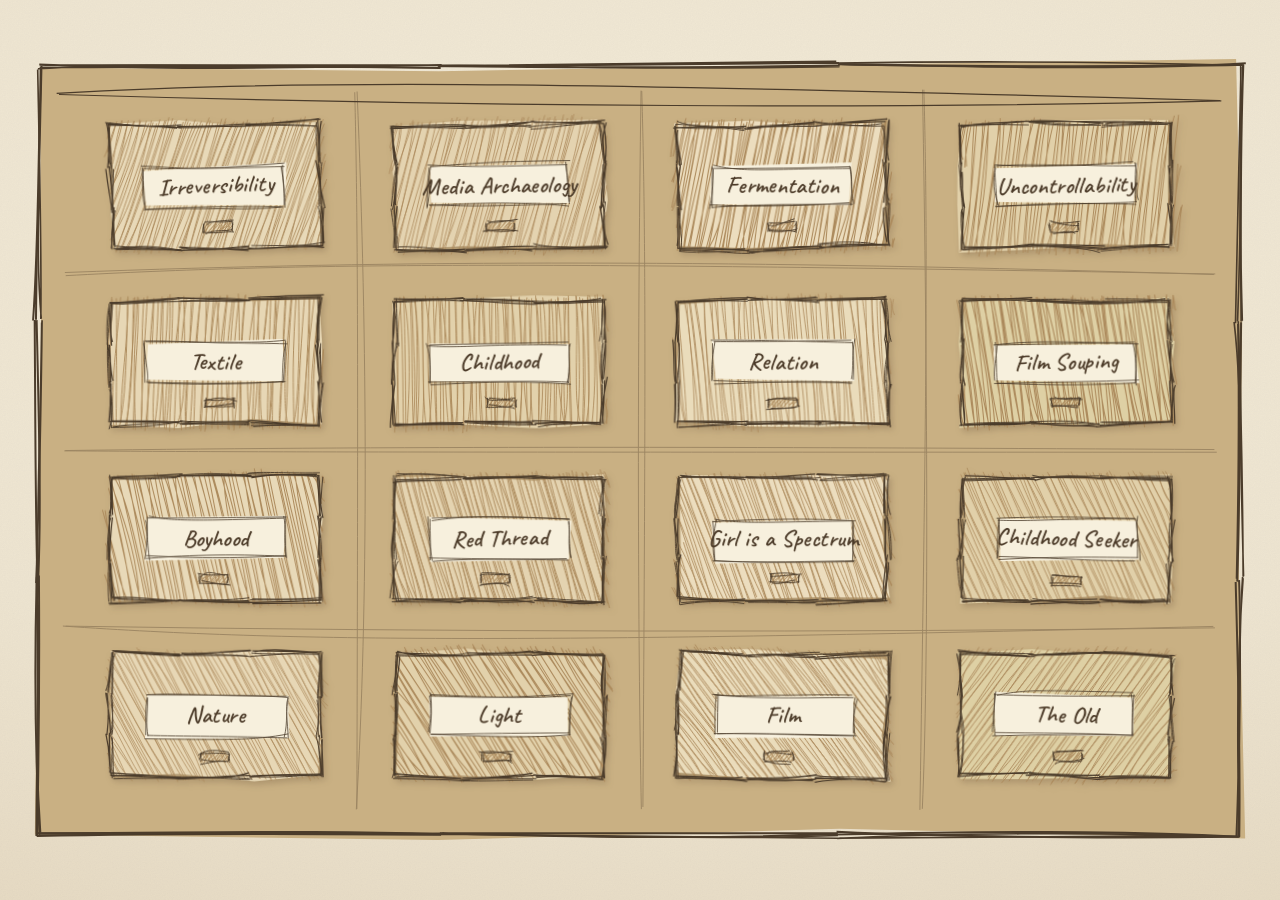
==== commit 4cfa3537: "Wood-tone palette + cut-paper collage treatment Unify everything to one warm wood-tone family. Each " ====
--- a/index.html
+++ b/index.html
@@ -7,7 +7,7 @@
   <link rel="preconnect" href="https://fonts.googleapis.com" />
   <link rel="preconnect" href="https://fonts.gstatic.com" crossorigin />
   <link href="https://fonts.googleapis.com/css2?family=Caveat:wght@400;600;700&family=Kalam:wght@300;400;700&display=swap" rel="stylesheet" />
-  <link rel="stylesheet" href="cabinet.css" />
+  <link rel="stylesheet" href="cabinet.css?v=34" />
 </head>
 <body>
   <div class="room">
@@ -30,8 +30,8 @@
   </div>
 
   <script src="vendor/rough.js"></script>
-  <script src="drawers.js"></script>
-  <script src="cards.js"></script>
-  <script src="cabinet.js"></script>
+  <script src="drawers.js?v=34"></script>
+  <script src="cards.js?v=34"></script>
+  <script src="cabinet.js?v=34"></script>
 </body>
 </html>
--- a/cabinet.css
+++ b/cabinet.css
@@ -4,11 +4,10 @@
   --design-w: 1001px;
   --design-h: 635px;
 
-  --paper: #f4f0e4;
-  --paper-deep: #ebe5d4;
-  --graphite: #46413c;
-  --graphite-soft: #6b645c;
-  --postit: #f6e79a;
+  --paper: #efe6d2;
+  --paper-deep: #e5d8bf;
+  --graphite: #4b3a28;
+  --graphite-soft: #7a6446;
   --ink-hand: "Caveat", "Kalam", "Bradley Hand", cursive;
   --ink-body: "Kalam", "Caveat", "Comic Sans MS", cursive;
 
@@ -38,7 +37,7 @@
   inset: 0;
   overflow: hidden;
   background:
-    radial-gradient(130% 90% at 50% 30%, #f8f5ec 0%, var(--paper) 55%, var(--paper-deep) 100%);
+    radial-gradient(130% 90% at 50% 30%, #f4ecd9 0%, var(--paper) 55%, var(--paper-deep) 100%);
 }
 .room::before {
   content: "";
@@ -63,9 +62,9 @@
 
 .cabinet-frame {
   position: absolute;
-  inset: -14px;
-  width: calc(100% + 28px);
-  height: calc(100% + 28px);
+  inset: -18px;
+  width: calc(100% + 36px);
+  height: calc(100% + 36px);
   overflow: visible;
   pointer-events: none;
 }
@@ -91,7 +90,21 @@
   font: inherit;
   color: inherit;
   cursor: pointer;
-  transition: transform 140ms ease;
+  transform: rotate(var(--rot, 0deg));
+  transition: transform 160ms ease, filter 160ms ease;
+  filter: drop-shadow(2px 3.5px 2.5px rgba(58, 42, 26, 0.2));
+}
+/* cut-paper lift on hover / open — soft, no hard edge */
+.drawer:hover {
+  transform: rotate(var(--rot, 0deg)) translateY(-3px) scale(1.02);
+  filter: drop-shadow(3px 7px 5px rgba(58, 42, 26, 0.26));
+}
+.drawer:focus-visible {
+  transform: rotate(var(--rot, 0deg)) translateY(-3px) scale(1.02);
+  outline: none;
+}
+.drawer.is-open {
+  transform: rotate(var(--rot, 0deg)) translateY(-2px) scale(1.03);
 }
 
 .drawer-ink {
@@ -119,11 +132,7 @@
   pointer-events: none;
 }
 
-/* Hover — a light nudge, as if tugging the drawer. No shadow. */
-.drawer:hover { transform: translateY(4px) rotate(-0.3deg); }
-.drawer:focus-visible { outline: none; }
 .drawer:focus-visible .drawer-label { text-decoration: underline wavy var(--graphite-soft); }
-.drawer.is-open { transform: translateY(9px); }
 
 /* --- Overlay: an opened drawer laid on the page --- */
 .overlay {
@@ -149,21 +158,12 @@
   max-height: 88vh;
   display: flex;
   flex-direction: column;
-  background: var(--paper);
+  background: transparent;
   animation: rise 200ms ease;
 }
-.tray::before {
-  content: "";
-  position: absolute;
-  inset: 0;
-  background-image: var(--grain);
-  background-size: 160px 160px;
-  mix-blend-mode: multiply;
-  opacity: 0.5;
-  pointer-events: none;
-}
 .tray-ink {
   position: absolute;
+  z-index: 0;
   inset: -12px;
   width: calc(100% + 24px);
   height: calc(100% + 24px);
@@ -172,6 +172,8 @@
 }
 
 .tray-head {
+  position: relative;
+  z-index: 1;
   display: flex;
   align-items: baseline;
   justify-content: space-between;
@@ -199,6 +201,8 @@
 .tray-close:focus-visible { outline: 2px dashed var(--graphite-soft); outline-offset: 2px; }
 
 .tray-cards {
+  position: relative;
+  z-index: 1;
   display: flex;
   flex-wrap: wrap;
   gap: 26px 22px;
@@ -223,7 +227,7 @@
   margin: 0;
   cursor: pointer;
   width: 250px;
-  height: 344px;
+  height: 372px;
   perspective: 1100px;
   font: inherit;
 }
@@ -244,24 +248,27 @@
   inset: 0;
   -webkit-backface-visibility: hidden;
   backface-visibility: hidden;
-  background: #faf7ee;
+  background: transparent;
   overflow: hidden;
 }
+.no-ink .rcard-face { background: #faf7ee; }
 .rcard-ink {
   position: absolute;
+  z-index: 0;
   inset: -10px;
   width: calc(100% + 20px);
   height: calc(100% + 20px);
   overflow: visible;
   pointer-events: none;
 }
+.rcard-face > .rcard-media,
+.rcard-face > .rcard-fields { position: relative; z-index: 1; }
+.rcard-face > .postit,
+.rcard-face > .rcard-hint { z-index: 1; }
 
 /* Front — a ruled index card with a post-it */
 .rcard-front {
   padding: 40px 20px 20px;
-  background-image:
-    repeating-linear-gradient(180deg, transparent 0 28px, rgba(90, 110, 150, 0.13) 28px 29px);
-  background-position: 0 44px;
 }
 .postit {
   position: absolute;
@@ -287,7 +294,7 @@
   font-weight: 600;
   font-size: 20px;
   line-height: 1.15;
-  color: #5b4a1f;
+  color: #5a4326;
 }
 .rcard-hint {
   position: absolute;
@@ -307,9 +314,9 @@
   gap: 9px;
 }
 .rcard-media {
-  height: 98px;
-  border: 0;
-  background: #efe9da;
+  height: 84px;
+  border: 0;
+  background: #ece3cf;
   display: grid;
   place-items: center;
   overflow: hidden;
@@ -371,7 +378,7 @@
 }
 
 @media (max-width: 640px) {
-  .rcard { width: 214px; height: 300px; }
+  .rcard { width: 214px; height: 330px; }
   .tray-cards { gap: 20px 16px; padding: 12px 14px 20px; }
   .tray-label { font-size: 25px; }
 }
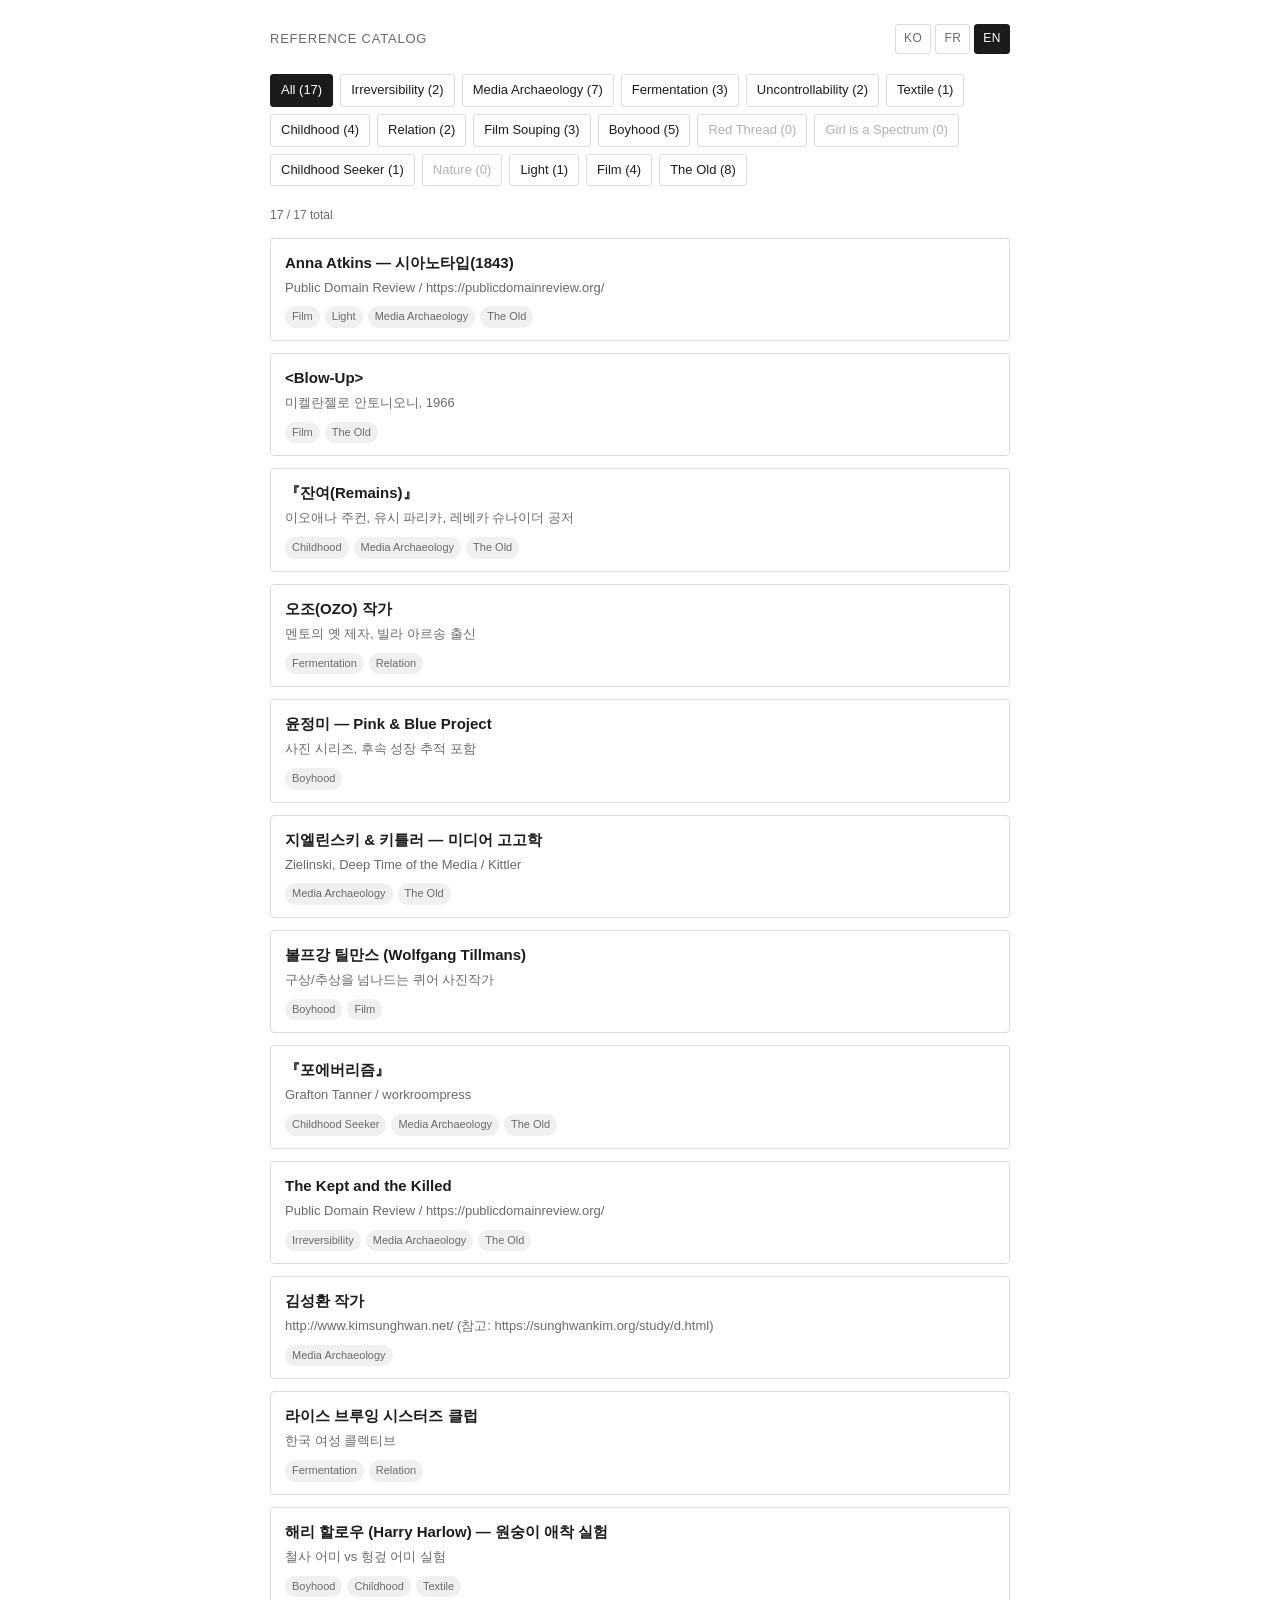
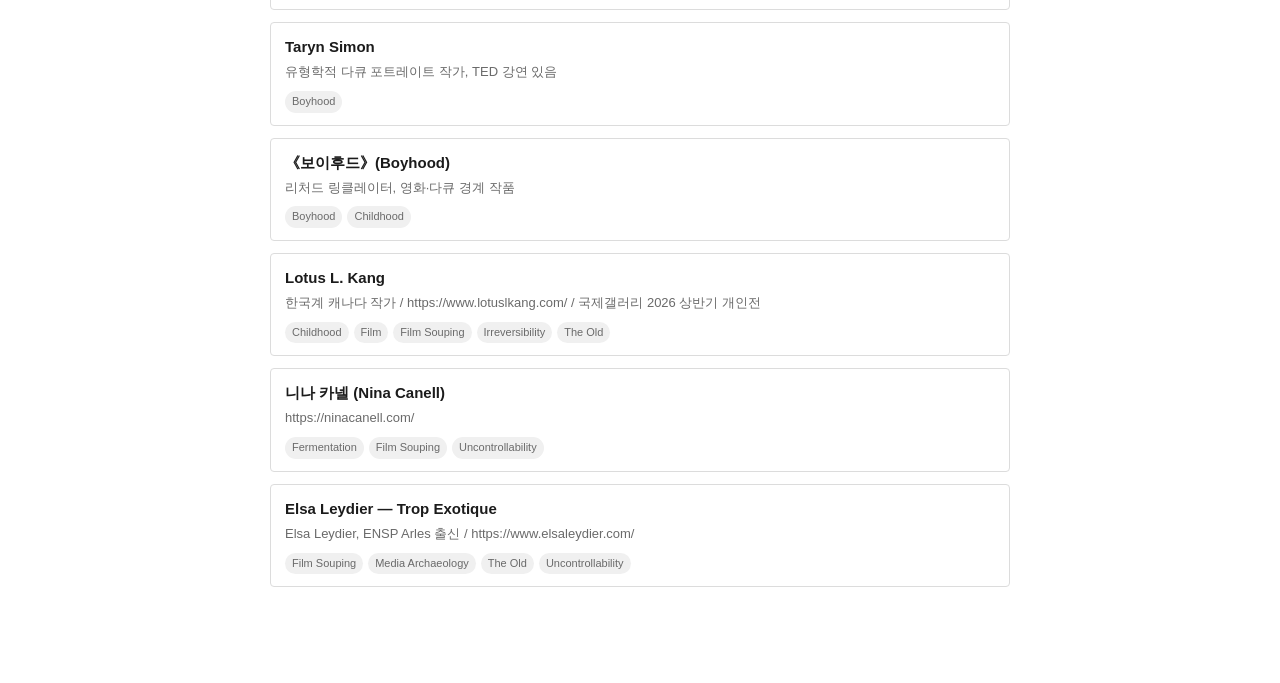
==== commit c5e81d43: "Rebuild Stage 1: CSV data pipeline, card/note pages, KO/FR/EN i18n - scripts/build_data.py converts " ====
--- a/index.html
+++ b/index.html
@@ -1,37 +1,16 @@
 <!doctype html>
-<html lang="en">
+<html lang="ko">
 <head>
   <meta charset="utf-8" />
-  <meta name="viewport" content="width=device-width, initial-scale=1, maximum-scale=1, user-scalable=no" />
-  <title>Card Catalog</title>
-  <link rel="preconnect" href="https://fonts.googleapis.com" />
-  <link rel="preconnect" href="https://fonts.gstatic.com" crossorigin />
-  <link href="https://fonts.googleapis.com/css2?family=Caveat:wght@400;600;700&family=Kalam:wght@300;400;700&display=swap" rel="stylesheet" />
-  <link rel="stylesheet" href="cabinet.css?v=34" />
+  <meta name="viewport" content="width=device-width, initial-scale=1" />
+  <title>Reference Catalog — Stage 1</title>
+  <link rel="stylesheet" href="styles.css?v=2" />
 </head>
 <body>
-  <div class="room">
-    <div class="stage" id="stage">
-      <svg class="cabinet-frame" id="cabinetFrame" viewBox="0 0 1001 635" aria-hidden="true"></svg>
-      <div class="drawers" id="drawers"></div>
-    </div>
-  </div>
+  <main id="app"></main>
 
-  <div class="overlay" id="overlay" hidden>
-    <div class="overlay-backdrop" data-close></div>
-    <div class="tray" role="dialog" aria-modal="true" aria-labelledby="trayLabel">
-      <svg class="tray-ink" id="trayInk" aria-hidden="true"></svg>
-      <div class="tray-head">
-        <span class="tray-label" id="trayLabel"></span>
-        <button class="tray-close" id="trayClose" type="button" data-close>Close</button>
-      </div>
-      <div class="tray-cards" id="trayCards"></div>
-    </div>
-  </div>
-
-  <script src="vendor/rough.js"></script>
-  <script src="drawers.js?v=34"></script>
-  <script src="cards.js?v=34"></script>
-  <script src="cabinet.js?v=34"></script>
+  <script src="drawers.js?v=2"></script>
+  <script src="i18n.js?v=2"></script>
+  <script src="app.js?v=2"></script>
 </body>
 </html>
--- a/styles.css
+++ b/styles.css
@@ -0,0 +1,167 @@
+/* Stage 1 — deliberately plain. Verifying data flow, not design.
+   Stage 2 layers the drawn card-catalog visuals on top of this markup. */
+
+:root {
+  --bg: #ffffff;
+  --ink: #1b1b1b;
+  --muted: #6a6a6a;
+  --line: #dcdcdc;
+  --accent: #1b1b1b;
+  --chip: #f0f0f0;
+  --warn-bg: #fff8e1;
+  --warn-ink: #7a5d00;
+}
+
+* { box-sizing: border-box; }
+
+body {
+  margin: 0;
+  background: var(--bg);
+  color: var(--ink);
+  font: 16px/1.6 -apple-system, BlinkMacSystemFont, "Segoe UI", Roboto, Helvetica, Arial, sans-serif;
+}
+
+#app {
+  max-width: 780px;
+  margin: 0 auto;
+  padding: 24px 20px 96px;
+}
+
+/* top bar */
+.topbar {
+  display: flex;
+  align-items: center;
+  justify-content: space-between;
+  gap: 16px;
+  margin-bottom: 20px;
+  min-height: 30px;
+}
+.brand { font-size: 13px; letter-spacing: 0.06em; text-transform: uppercase; color: var(--muted); }
+.back {
+  font-size: 14px;
+  color: var(--ink);
+  text-decoration: none;
+}
+.back:hover { text-decoration: underline; }
+
+.langswitch { display: flex; gap: 4px; }
+.lang {
+  font: inherit;
+  font-size: 12px;
+  letter-spacing: 0.04em;
+  padding: 4px 8px;
+  border: 1px solid var(--line);
+  background: #fff;
+  color: var(--muted);
+  border-radius: 3px;
+  cursor: pointer;
+}
+.lang:hover { border-color: var(--ink); color: var(--ink); }
+.lang.is-active { background: var(--accent); color: #fff; border-color: var(--accent); }
+
+/* warnings */
+.warnings {
+  background: var(--warn-bg);
+  color: var(--warn-ink);
+  border: 1px solid #f0e2a8;
+  border-radius: 4px;
+  padding: 8px 12px;
+  margin-bottom: 18px;
+  font-size: 13px;
+}
+.warnings summary { cursor: pointer; font-weight: 600; }
+.warnings ul { margin: 8px 0 2px; padding-left: 20px; }
+
+/* filters */
+.filters { display: flex; flex-wrap: wrap; gap: 7px; }
+.filter {
+  font-size: 13px;
+  padding: 5px 10px;
+  border: 1px solid var(--line);
+  border-radius: 3px;
+  color: var(--ink);
+  text-decoration: none;
+}
+.filter:hover { border-color: var(--ink); }
+.filter.is-active { background: var(--accent); color: #fff; border-color: var(--accent); }
+.filter.is-empty { color: #b0b0b0; }
+
+.count { margin: 20px 0 12px; font-size: 12px; color: var(--muted); }
+
+/* list */
+.list { display: flex; flex-direction: column; gap: 12px; }
+.card {
+  display: block;
+  border: 1px solid var(--line);
+  border-radius: 4px;
+  padding: 12px 14px;
+  text-decoration: none;
+  color: var(--ink);
+}
+.card:hover { border-color: var(--ink); }
+.card-title { display: block; font-weight: 600; font-size: 15px; }
+.card-meta { display: block; margin-top: 3px; font-size: 13px; color: var(--muted); }
+.card-tags { display: flex; flex-wrap: wrap; gap: 5px; margin-top: 8px; }
+.chip {
+  font-size: 11px;
+  padding: 2px 7px;
+  background: var(--chip);
+  border-radius: 999px;
+  color: var(--muted);
+}
+
+.empty { color: var(--muted); font-size: 14px; }
+
+/* note page */
+.note { max-width: 640px; }
+.note-title { font-size: 20px; margin: 4px 0 6px; }
+.note-sub { margin: 0 0 20px; font-size: 13px; color: var(--muted); }
+
+.note-image {
+  border: 1px solid var(--line);
+  border-radius: 4px;
+  margin-bottom: 22px;
+  overflow: hidden;
+}
+.note-image img { display: block; width: 100%; height: auto; }
+.note-image.is-empty {
+  display: grid;
+  place-items: center;
+  min-height: 160px;
+  color: #b0b0b0;
+  font-size: 13px;
+  background: repeating-linear-gradient(45deg, #fafafa 0 10px, #f4f4f4 10px 20px);
+}
+
+.note-h {
+  font-size: 12px;
+  text-transform: uppercase;
+  letter-spacing: 0.07em;
+  color: var(--muted);
+  margin: 0 0 6px;
+}
+.note-desc, .note-tags { margin-bottom: 22px; }
+.note-body { margin: 0; font-size: 15px; }
+.note-body.is-empty { color: var(--muted); }
+.note-fallback {
+  margin: 0 0 6px;
+  font-size: 12px;
+  color: var(--warn-ink);
+  background: var(--warn-bg);
+  border: 1px solid #f0e2a8;
+  border-radius: 3px;
+  padding: 4px 8px;
+}
+
+.tag-row { display: flex; flex-wrap: wrap; gap: 7px; }
+.tag-link {
+  font-size: 13px;
+  padding: 4px 10px;
+  border: 1px solid var(--line);
+  border-radius: 999px;
+  color: var(--ink);
+  text-decoration: none;
+}
+.tag-link:hover { border-color: var(--ink); }
+
+.note-source a { font-size: 14px; color: var(--ink); }
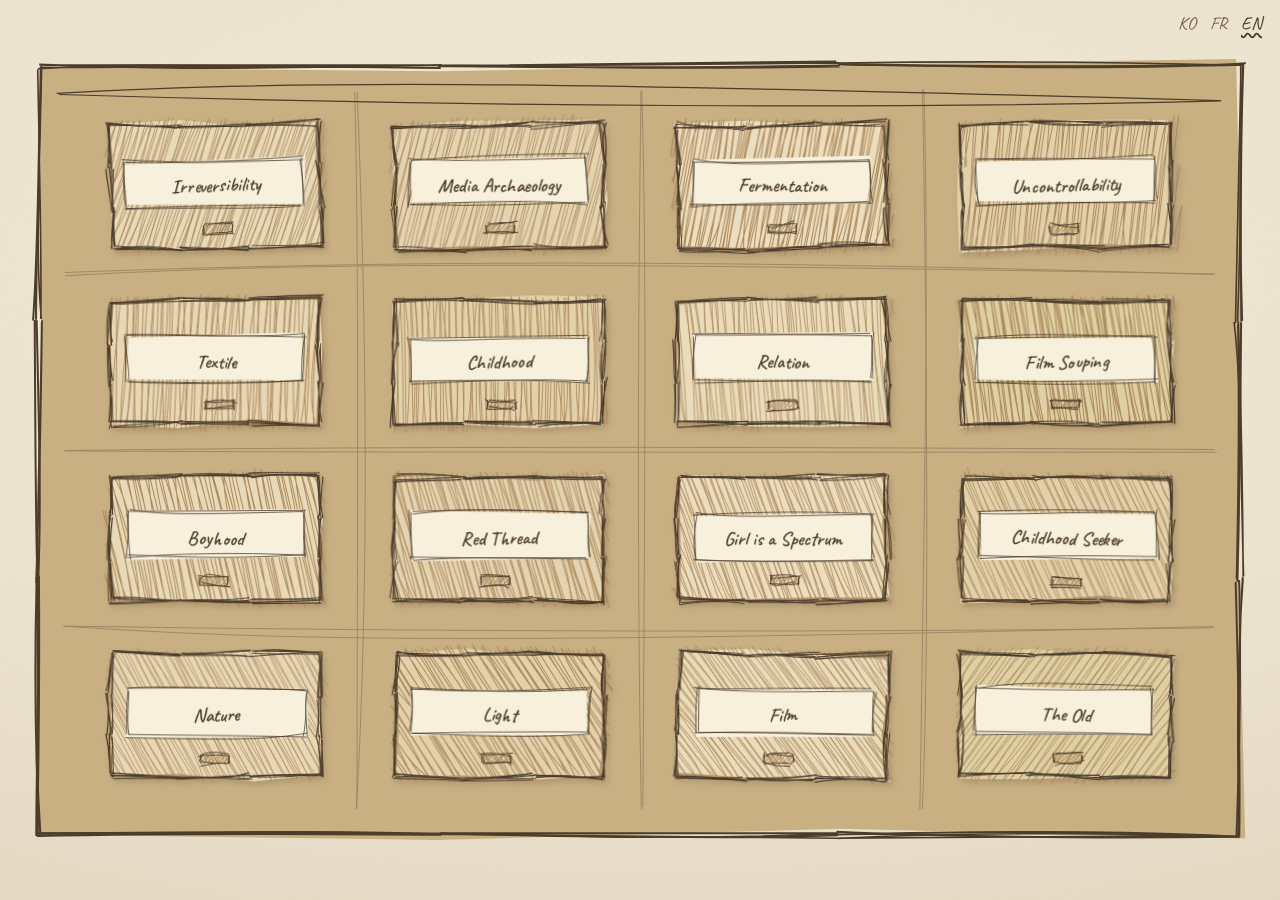
==== commit e0845998: "Stage 2: apply the hand-drawn cabinet to the new data model index.html is now the cut-paper card cat" ====
--- a/index.html
+++ b/index.html
@@ -2,15 +2,42 @@
 <html lang="ko">
 <head>
   <meta charset="utf-8" />
-  <meta name="viewport" content="width=device-width, initial-scale=1" />
-  <title>Reference Catalog — Stage 1</title>
-  <link rel="stylesheet" href="styles.css?v=2" />
+  <meta name="viewport" content="width=device-width, initial-scale=1, maximum-scale=1, user-scalable=no" />
+  <title>Reference Catalog</title>
+  <link rel="preconnect" href="https://fonts.googleapis.com" />
+  <link rel="preconnect" href="https://fonts.gstatic.com" crossorigin />
+  <link href="https://fonts.googleapis.com/css2?family=Caveat:wght@400;600;700&family=Kalam:wght@300;400;700&display=swap" rel="stylesheet" />
+  <link rel="stylesheet" href="cabinet.css?v=42" />
 </head>
 <body>
-  <main id="app"></main>
+  <nav class="langswitch" id="langswitch" aria-label="Language"></nav>
 
-  <script src="drawers.js?v=2"></script>
-  <script src="i18n.js?v=2"></script>
-  <script src="app.js?v=2"></script>
+  <div class="room" id="room">
+    <div class="stage" id="stage">
+      <svg class="cabinet-frame" id="cabinetFrame" viewBox="0 0 1001 635" aria-hidden="true"></svg>
+      <div class="drawers" id="drawers"></div>
+    </div>
+  </div>
+
+  <div class="overlay" id="overlay" hidden>
+    <div class="overlay-backdrop" data-close></div>
+    <div class="tray" role="dialog" aria-modal="true" aria-labelledby="trayLabel">
+      <svg class="tray-ink" id="trayInk" aria-hidden="true"></svg>
+      <div class="tray-head">
+        <span class="tray-label" id="trayLabel"></span>
+        <button class="tray-close" id="trayClose" type="button" data-close></button>
+      </div>
+      <div class="tray-cards" id="trayCards"></div>
+    </div>
+  </div>
+
+  <main class="notepage" id="notepage" hidden></main>
+
+  <noscript><p style="padding:20px;font-family:sans-serif">This catalog needs JavaScript. The plain list is at <a href="list.html">list.html</a>.</p></noscript>
+
+  <script src="vendor/rough.js"></script>
+  <script src="drawers.js?v=42"></script>
+  <script src="i18n.js?v=42"></script>
+  <script src="cabinet.js?v=42"></script>
 </body>
 </html>
--- a/cabinet.css
+++ b/cabinet.css
@@ -0,0 +1,465 @@
+/* Stage 2 — hand-drawn cut-paper card catalog. Pencil + coloured pencil,
+   wood-tone palette, no skeuomorphism. Wired to the Stage 1 data model. */
+
+:root {
+  --design-w: 1001px;
+  --design-h: 635px;
+
+  --paper: #efe6d2;
+  --paper-deep: #e5d8bf;
+  --graphite: #4b3a28;
+  --graphite-soft: #7a6446;
+  --kraft-note: #e7d3a4;
+  --ink-hand: "Caveat", "Kalam", "Bradley Hand", cursive;
+  --ink-body: "Kalam", "Caveat", "Comic Sans MS", cursive;
+
+  --grain:
+    url("data:image/svg+xml,%3Csvg xmlns='http://www.w3.org/2000/svg' width='160' height='160'%3E%3Cfilter id='g'%3E%3CfeTurbulence type='fractalNoise' baseFrequency='0.82' numOctaves='2' stitchTiles='stitch'/%3E%3CfeColorMatrix type='matrix' values='0 0 0 0 0 0 0 0 0 0 0 0 0 0 0 0 0 0 0.05 0'/%3E%3C/filter%3E%3Crect width='160' height='160' filter='url(%23g)'/%3E%3C/svg%3E");
+}
+
+* { box-sizing: border-box; }
+
+html, body { margin: 0; height: 100%; }
+body {
+  background: var(--paper);
+  color: var(--graphite);
+  font-family: var(--ink-body);
+  -webkit-font-smoothing: antialiased;
+  overflow: hidden;
+}
+body:has(.notepage:not([hidden])) { overflow: auto; }
+
+/* ---------- language switch (always on top) ---------- */
+.langswitch {
+  position: fixed;
+  top: 12px;
+  right: 16px;
+  z-index: 30;
+  display: flex;
+  gap: 10px;
+}
+.lang {
+  appearance: none;
+  border: 0;
+  background: transparent;
+  cursor: pointer;
+  font-family: var(--ink-hand);
+  font-size: 18px;
+  line-height: 1;
+  color: var(--graphite-soft);
+  padding: 2px 2px;
+}
+.lang:hover { color: var(--graphite); }
+.lang.is-active {
+  color: var(--graphite);
+  text-decoration: underline wavy var(--graphite);
+  text-underline-offset: 3px;
+}
+.lang:focus-visible { outline: 2px dashed var(--graphite-soft); outline-offset: 2px; }
+
+/* ---------- sketchbook page + cabinet ---------- */
+.room {
+  position: fixed;
+  inset: 0;
+  overflow: hidden;
+  background:
+    radial-gradient(130% 90% at 50% 30%, #f4ecd9 0%, var(--paper) 55%, var(--paper-deep) 100%);
+}
+.room[hidden] { display: none; }
+.room::before {
+  content: "";
+  position: absolute;
+  inset: 0;
+  background-image: var(--grain);
+  background-size: 160px 160px;
+  mix-blend-mode: multiply;
+  opacity: 0.55;
+  pointer-events: none;
+}
+
+.stage {
+  position: absolute;
+  left: 50%;
+  top: 50%;
+  width: var(--design-w);
+  height: var(--design-h);
+  transform-origin: center center;
+  transform: translate(-50%, -50%) scale(1);
+}
+
+.cabinet-frame {
+  position: absolute;
+  inset: -18px;
+  width: calc(100% + 36px);
+  height: calc(100% + 36px);
+  overflow: visible;
+  pointer-events: none;
+}
+
+.drawers {
+  position: absolute;
+  inset: 0;
+  display: grid;
+  grid-template-columns: repeat(4, 223px);
+  grid-template-rows: repeat(4, 132px);
+  gap: 18px;
+  place-content: center;
+}
+
+.drawer {
+  position: relative;
+  display: block;
+  text-decoration: none;
+  color: inherit;
+  cursor: pointer;
+  transform: rotate(var(--rot, 0deg));
+  transition: transform 160ms ease, filter 160ms ease;
+  filter: drop-shadow(2px 3.5px 2.5px rgba(58, 42, 26, 0.2));
+}
+.drawer:hover {
+  transform: rotate(var(--rot, 0deg)) translateY(-3px) scale(1.02);
+  filter: drop-shadow(3px 7px 5px rgba(58, 42, 26, 0.26));
+}
+.drawer:focus-visible {
+  transform: rotate(var(--rot, 0deg)) translateY(-3px) scale(1.02);
+  outline: none;
+}
+.drawer.is-open { transform: rotate(var(--rot, 0deg)) translateY(-2px) scale(1.03); }
+
+.drawer-ink {
+  position: absolute;
+  inset: 0;
+  width: 100%;
+  height: 100%;
+  overflow: visible;
+  pointer-events: none;
+}
+.drawer-label {
+  position: absolute;
+  left: 50%;
+  top: 50%;
+  transform: translate(-50%, -52%) rotate(var(--tilt, -1deg));
+  width: 88%;
+  text-align: center;
+  font-family: var(--ink-hand);
+  font-weight: 600;
+  font-size: 16.5px;
+  line-height: 1.05;
+  color: var(--graphite);
+  pointer-events: none;
+}
+.drawer:focus-visible .drawer-label { text-decoration: underline wavy var(--graphite-soft); }
+
+/* ---------- opened drawer (tray) ---------- */
+.overlay {
+  position: fixed;
+  inset: 0;
+  z-index: 20;
+  display: grid;
+  place-items: center;
+}
+.overlay[hidden] { display: none; }
+.overlay-backdrop {
+  position: absolute;
+  inset: 0;
+  background: rgba(244, 240, 228, 0.78);
+  backdrop-filter: blur(1px);
+  animation: fade 160ms ease;
+}
+.tray {
+  position: relative;
+  width: min(93vw, 1060px);
+  max-height: 86vh;
+  display: flex;
+  flex-direction: column;
+  background: transparent;
+  animation: rise 200ms ease;
+}
+.tray-ink {
+  position: absolute;
+  z-index: 0;
+  inset: -12px;
+  width: calc(100% + 24px);
+  height: calc(100% + 24px);
+  overflow: visible;
+  pointer-events: none;
+}
+.tray-head {
+  position: relative;
+  z-index: 1;
+  display: flex;
+  align-items: baseline;
+  justify-content: space-between;
+  gap: 16px;
+  padding: 16px 24px 8px;
+}
+.tray-label {
+  font-family: var(--ink-hand);
+  font-weight: 700;
+  font-size: 30px;
+  color: var(--graphite);
+}
+.tray-close {
+  appearance: none;
+  border: 0;
+  background: transparent;
+  cursor: pointer;
+  font-family: var(--ink-hand);
+  font-size: 19px;
+  color: var(--graphite-soft);
+  padding: 4px 8px;
+  text-decoration: underline wavy var(--graphite-soft);
+}
+.tray-close:hover { color: var(--graphite); }
+.tray-close:focus-visible { outline: 2px dashed var(--graphite-soft); outline-offset: 2px; }
+.tray-cards {
+  position: relative;
+  z-index: 1;
+  display: flex;
+  flex-wrap: wrap;
+  gap: 24px 20px;
+  justify-content: center;
+  padding: 12px 22px 26px;
+  overflow-y: auto;
+}
+.tray-empty {
+  font-family: var(--ink-hand);
+  font-size: 22px;
+  color: var(--graphite-soft);
+  padding: 34px;
+}
+
+/* ---------- a reference card (links to its note page) ---------- */
+.rcard {
+  position: relative;
+  display: block;
+  width: 240px;
+  min-height: 250px;
+  padding: 40px 18px 16px;
+  text-decoration: none;
+  color: var(--graphite);
+  cursor: pointer;
+  transition: transform 130ms ease;
+}
+.rcard:hover { transform: translateY(-3px) rotate(-0.5deg); }
+.rcard:focus-visible { outline: 2px dashed var(--graphite-soft); outline-offset: 5px; }
+.rcard-ink {
+  position: absolute;
+  z-index: 0;
+  inset: -10px;
+  width: calc(100% + 20px);
+  height: calc(100% + 20px);
+  overflow: visible;
+  pointer-events: none;
+}
+.postit {
+  position: absolute;
+  z-index: 1;
+  top: -12px;
+  left: 12px;
+  right: 16px;
+  min-height: 76px;
+  padding: 14px 14px 12px;
+  transform: rotate(-2.2deg);
+}
+.postit-ink {
+  position: absolute;
+  inset: -8px;
+  width: calc(100% + 16px);
+  height: calc(100% + 16px);
+  overflow: visible;
+  pointer-events: none;
+}
+.postit-text {
+  position: relative;
+  display: block;
+  font-family: var(--ink-hand);
+  font-weight: 600;
+  font-size: 19px;
+  line-height: 1.15;
+  color: #5a4326;
+}
+.rcard-info {
+  position: relative;
+  z-index: 1;
+  display: block;
+  margin-top: 52px;
+}
+.rc-source {
+  display: block;
+  font-family: var(--ink-body);
+  font-size: 13px;
+  line-height: 1.4;
+  color: #5c5140;
+}
+.rc-date {
+  display: block;
+  margin-top: 4px;
+  font-family: var(--ink-hand);
+  font-size: 15px;
+  color: var(--graphite-soft);
+}
+
+/* ---------- note page ---------- */
+.notepage {
+  position: relative;
+  z-index: 15;
+  min-height: 100%;
+  background:
+    radial-gradient(130% 80% at 50% 0%, #f4ecd9 0%, var(--paper) 60%, var(--paper-deep) 100%);
+  padding: 56px 18px 80px;
+}
+.notepage[hidden] { display: none; }
+.notepage::before {
+  content: "";
+  position: fixed;
+  inset: 0;
+  background-image: var(--grain);
+  background-size: 160px 160px;
+  mix-blend-mode: multiply;
+  opacity: 0.5;
+  pointer-events: none;
+}
+
+.note-sheet {
+  position: relative;
+  max-width: 680px;
+  margin: 0 auto;
+  padding: 30px 34px 40px;
+}
+.note-ink {
+  position: absolute;
+  z-index: 0;
+  inset: -14px;
+  width: calc(100% + 28px);
+  height: calc(100% + 28px);
+  overflow: visible;
+  pointer-events: none;
+}
+.note-inner { position: relative; z-index: 1; }
+
+.note-back {
+  display: inline-block;
+  font-family: var(--ink-hand);
+  font-size: 18px;
+  color: var(--graphite-soft);
+  text-decoration: underline wavy var(--graphite-soft);
+  text-underline-offset: 3px;
+  margin-bottom: 16px;
+}
+.note-back:hover { color: var(--graphite); }
+
+.note-title {
+  font-family: var(--ink-hand);
+  font-weight: 700;
+  font-size: 33px;
+  line-height: 1.15;
+  margin: 0;
+  color: var(--graphite);
+}
+.squiggle { display: block; width: 100%; height: 10px; margin: 2px 0 10px; overflow: visible; }
+
+.note-sub {
+  margin: 0 0 22px;
+  font-family: var(--ink-body);
+  font-size: 13px;
+  color: var(--graphite-soft);
+}
+
+.note-image {
+  position: relative;
+  display: grid;
+  place-items: center;
+  min-height: 200px;
+  margin-bottom: 26px;
+  overflow: hidden;
+}
+.note-image img { position: relative; z-index: 1; width: 100%; height: auto; display: block; }
+.frame-ink {
+  position: absolute;
+  z-index: 0;
+  inset: -8px;
+  width: calc(100% + 16px);
+  height: calc(100% + 16px);
+  overflow: visible;
+  pointer-events: none;
+}
+.note-image-label {
+  position: relative;
+  z-index: 1;
+  font-family: var(--ink-hand);
+  font-size: 18px;
+  color: var(--graphite-soft);
+}
+
+.note-h {
+  font-family: var(--ink-hand);
+  font-weight: 700;
+  font-size: 21px;
+  color: var(--graphite-soft);
+  margin: 22px 0 6px;
+}
+.note-body {
+  margin: 0;
+  font-family: var(--ink-body);
+  font-size: 15.5px;
+  line-height: 1.6;
+  color: #47402f;
+}
+.note-body.is-empty { color: var(--graphite-soft); }
+.note-fallback {
+  margin: 0 0 8px;
+  padding: 6px 10px;
+  font-family: var(--ink-body);
+  font-size: 12.5px;
+  color: #6a5326;
+  background: var(--kraft-note);
+  border-radius: 2px;
+}
+
+.note-tags { display: flex; flex-wrap: wrap; gap: 8px 14px; }
+.tag-link {
+  font-family: var(--ink-hand);
+  font-size: 17px;
+  color: var(--graphite);
+  text-decoration: underline wavy rgba(107, 100, 92, 0.7);
+  text-underline-offset: 3px;
+}
+.tag-link:hover { color: #1f1c19; }
+
+.note-source { margin: 22px 0 0; }
+.note-source a {
+  font-family: var(--ink-hand);
+  font-size: 18px;
+  color: var(--graphite);
+  text-decoration: underline wavy var(--graphite-soft);
+  text-underline-offset: 3px;
+}
+
+/* ---------- fallback if rough.js is unavailable ---------- */
+.no-ink .drawer-label, .no-ink .postit { background: #faf7ef; }
+.no-ink .drawer { border: 1px solid var(--graphite); }
+.no-ink .drawer-label { padding: 3px 6px; }
+.no-ink .postit { border: 1px solid var(--graphite); }
+.no-ink .tray { border: 1px solid var(--graphite); background: var(--paper); }
+.no-ink .rcard { border: 1px solid var(--graphite); background: #faf7ee; }
+.no-ink .note-sheet { border: 1px solid var(--graphite); background: #faf7ee; }
+.no-ink .note-image { border: 1px dashed var(--graphite); }
+
+@keyframes fade { from { opacity: 0; } to { opacity: 1; } }
+@keyframes rise {
+  from { opacity: 0; transform: translateY(14px); }
+  to { opacity: 1; transform: none; }
+}
+@media (prefers-reduced-motion: reduce) {
+  .drawer, .rcard { transition: none; }
+  .overlay-backdrop, .tray { animation: none; }
+}
+
+@media (max-width: 640px) {
+  .rcard { width: 210px; min-height: 226px; }
+  .tray-cards { gap: 18px 14px; padding: 10px 14px 20px; }
+  .tray-label { font-size: 25px; }
+  .note-sheet { padding: 24px 20px 32px; }
+  .note-title { font-size: 28px; }
+}
